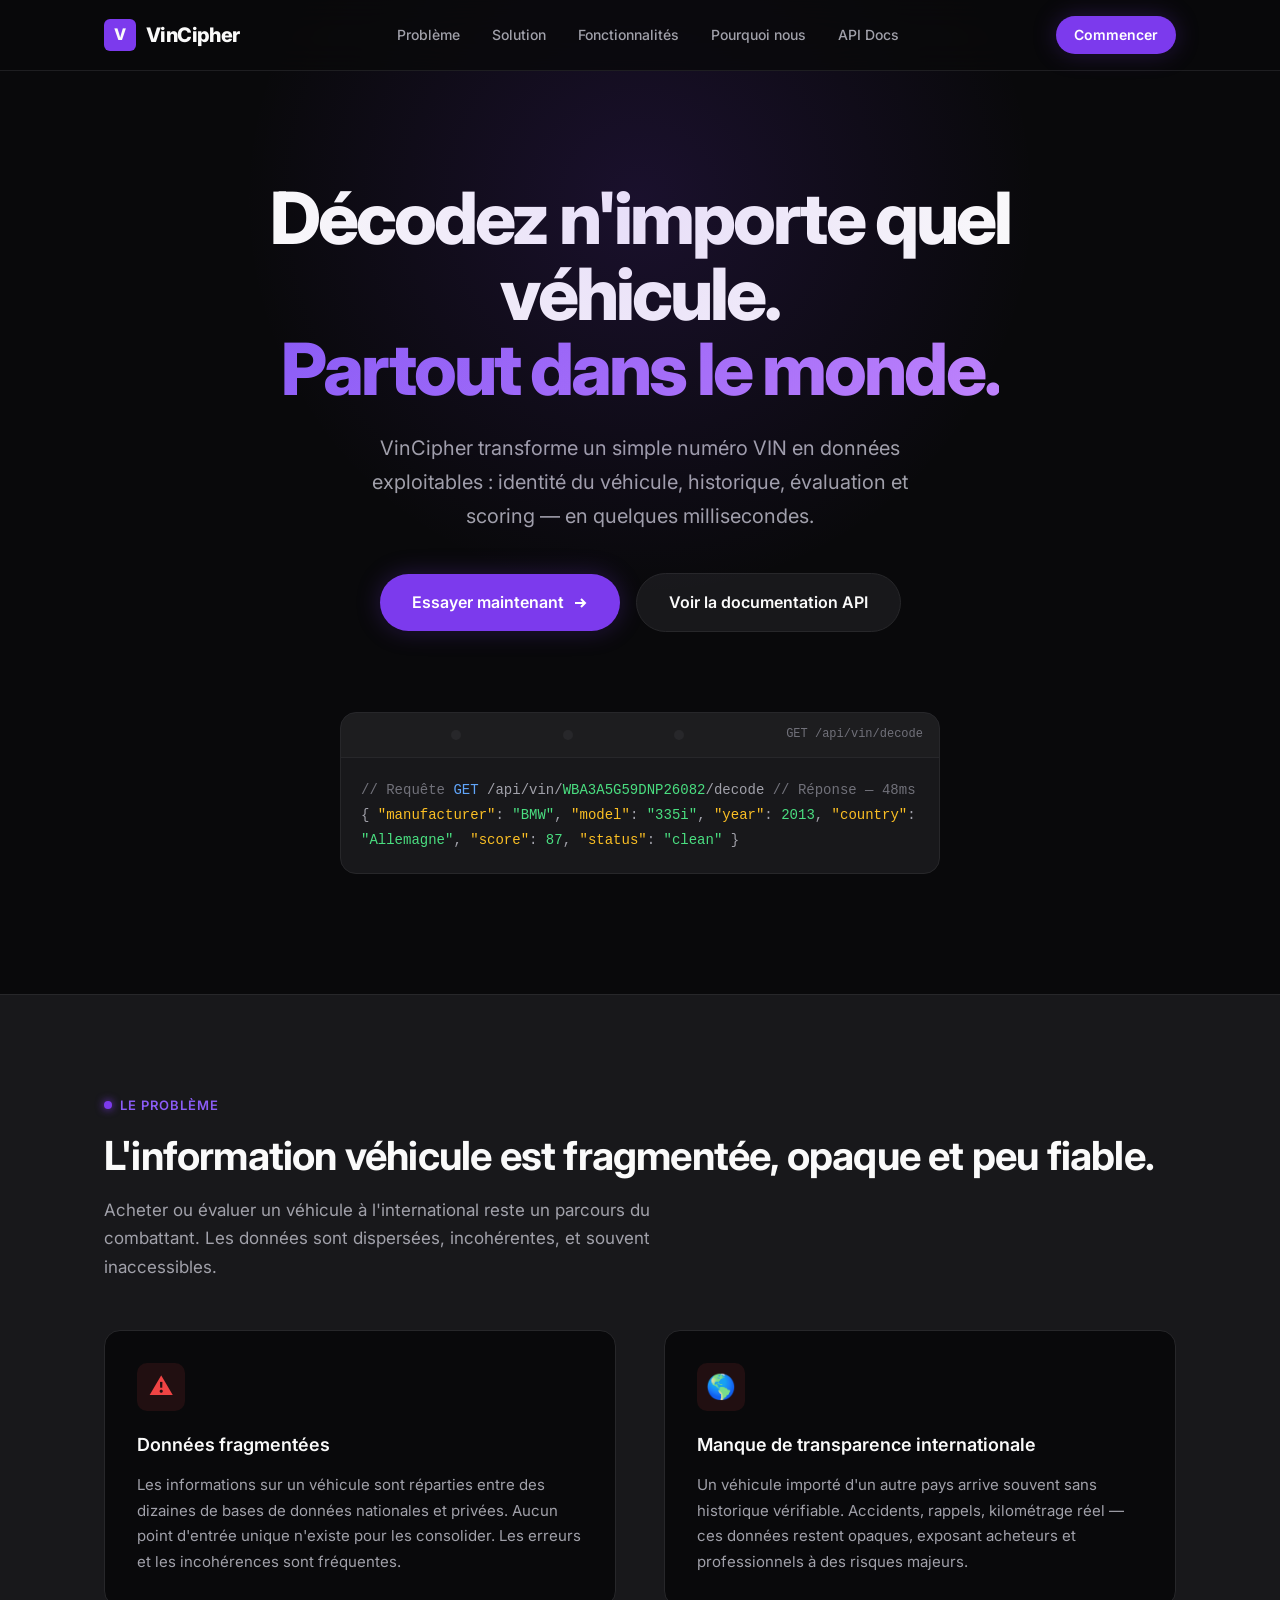
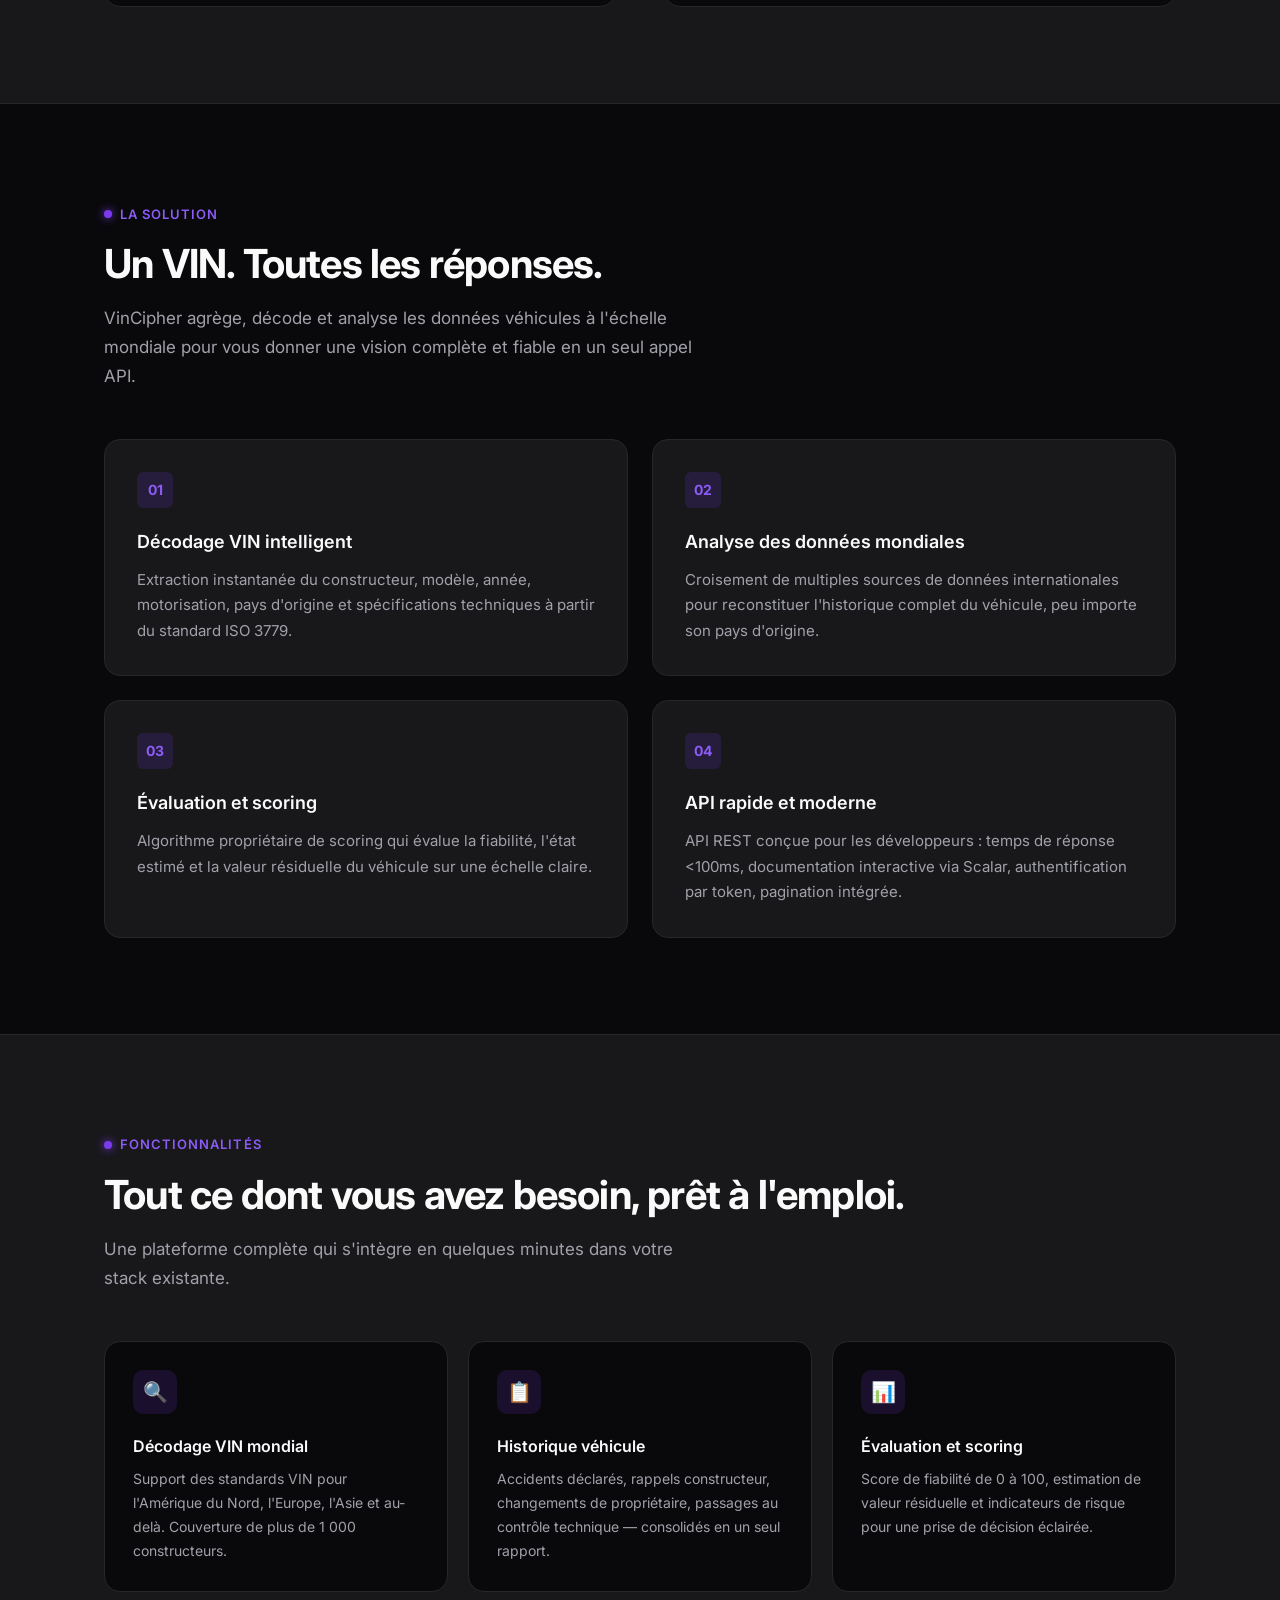
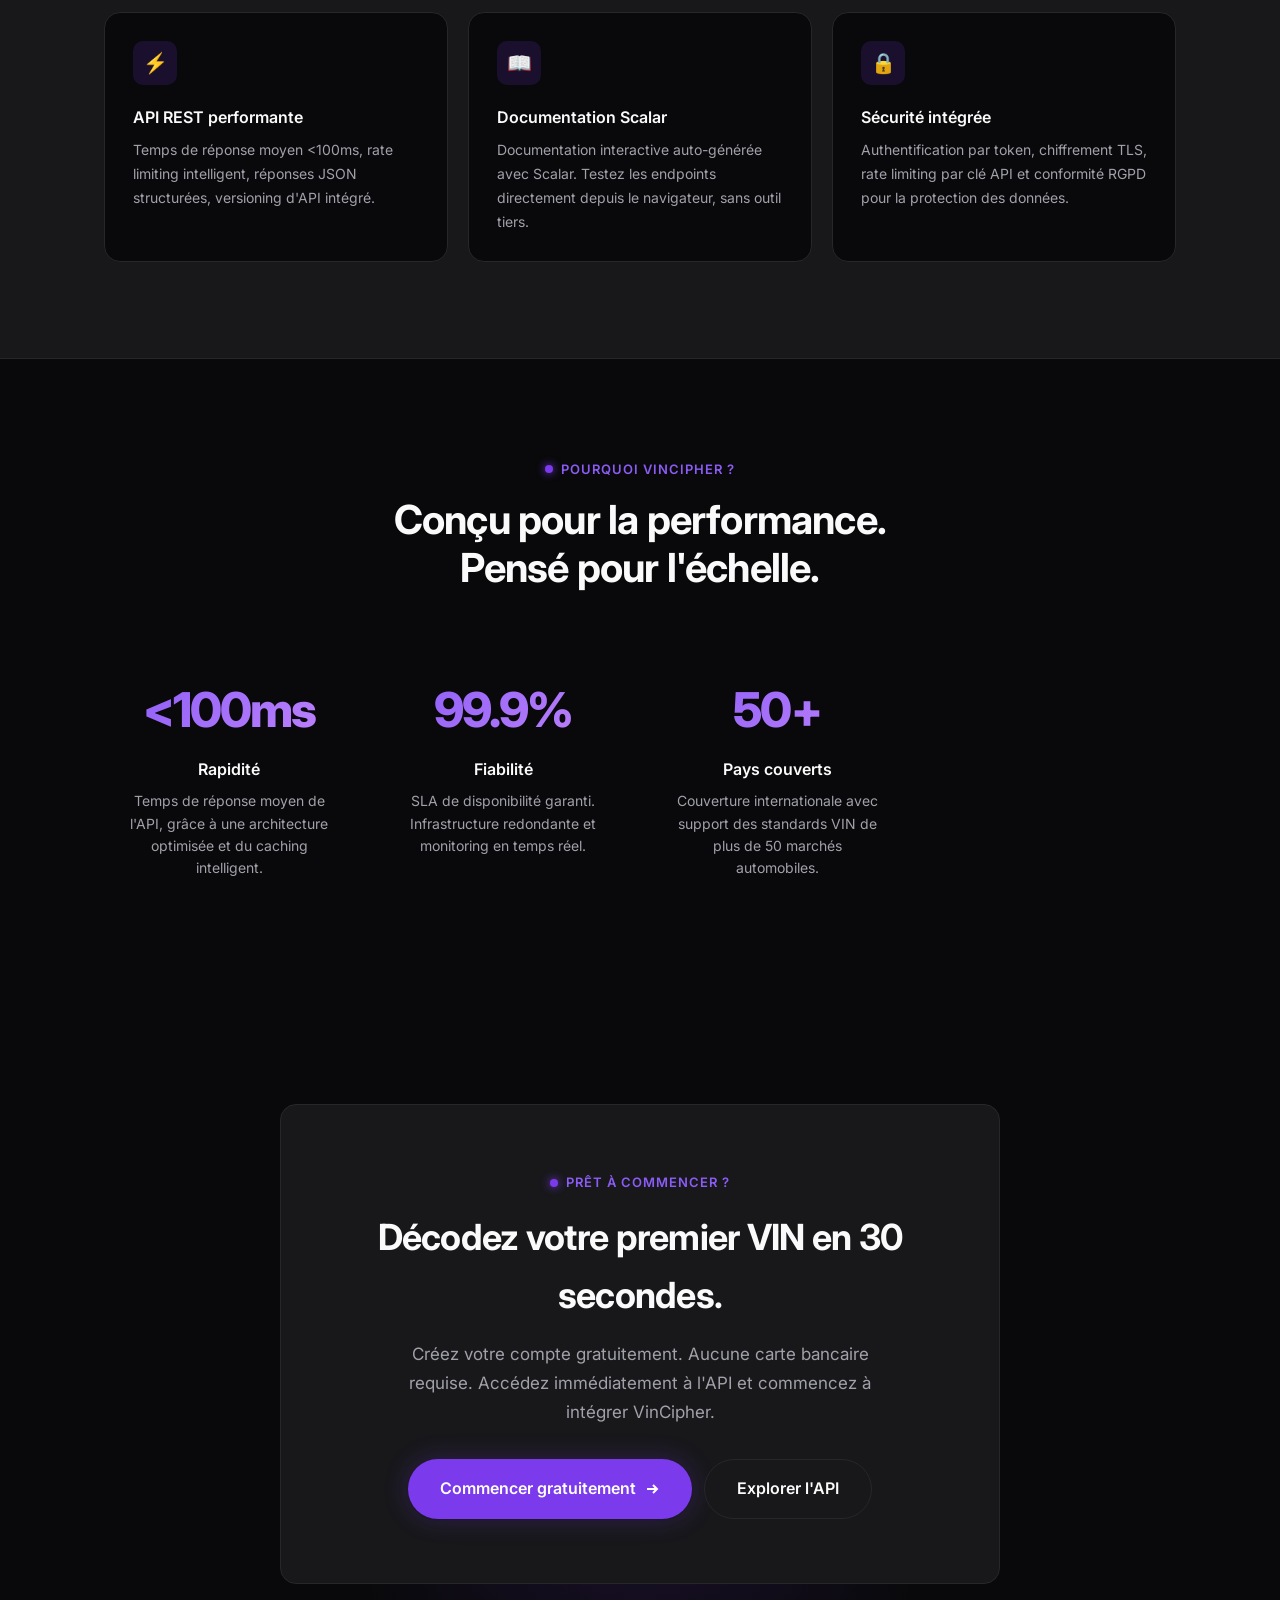
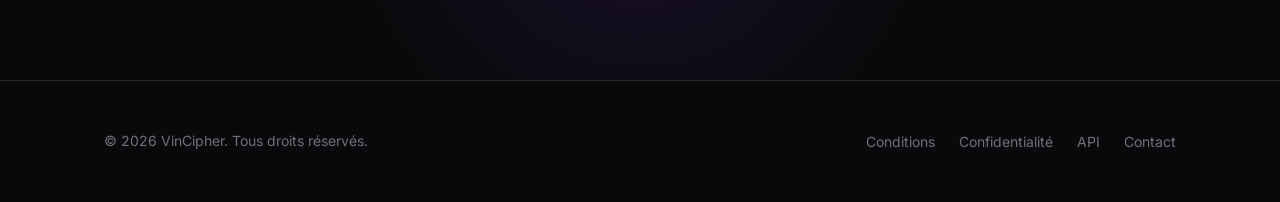
==== VinCipher.com/wwwroot/index.html @ 5cf46add "migration vers VinCipher" ====
<!DOCTYPE html>
<html lang="fr">
<head>
    <meta charset="UTF-8">
    <meta name="viewport" content="width=device-width, initial-scale=1.0">
    <title>VinCipher &mdash; D&eacute;codez et &eacute;valuez n&#39;importe quel v&eacute;hicule au monde</title>
    <meta name="description" content="VinCipher est une plateforme SaaS qui d&eacute;code et &eacute;value les v&eacute;hicules du monde entier &agrave; partir de leur VIN. API rapide, fiable et moderne.">
    <link rel="preconnect" href="https://fonts.googleapis.com">
    <link rel="preconnect" href="https://fonts.gstatic.com" crossorigin>
    <link href="https://fonts.googleapis.com/css2?family=Inter:wght@400;500;600;700;800&display=swap" rel="stylesheet">
    <style>
        *,*::before,*::after{margin:0;padding:0;box-sizing:border-box}
        :root{--color-bg:#09090b;--color-surface:#18181b;--color-surface-hover:#27272a;--color-border:#27272a;--color-border-subtle:#1e1e21;--color-text:#fafafa;--color-text-secondary:#a1a1aa;--color-text-muted:#71717a;--color-accent:#7c3aed;--color-accent-light:#8b5cf6;--color-accent-glow:rgba(124,58,237,0.15);--color-accent-glow-strong:rgba(124,58,237,0.25);--font-sans:'Inter',-apple-system,BlinkMacSystemFont,'Segoe UI',sans-serif;--radius-sm:6px;--radius-md:10px;--radius-lg:16px;--radius-full:9999px;--max-width:1120px}
        html{scroll-behavior:smooth;-webkit-font-smoothing:antialiased;-moz-osx-font-smoothing:grayscale}
        body{font-family:var(--font-sans);background-color:var(--color-bg);color:var(--color-text);line-height:1.6;overflow-x:hidden}
        a{color:inherit;text-decoration:none}
        img{display:block;max-width:100%}
        .container{width:100%;max-width:var(--max-width);margin:0 auto;padding:0 24px}
        .section{padding:96px 0}
        .section-label{display:inline-flex;align-items:center;gap:8px;font-size:13px;font-weight:600;text-transform:uppercase;letter-spacing:.08em;color:var(--color-accent-light);margin-bottom:16px}
        .section-label::before{content:'';display:inline-block;width:8px;height:8px;border-radius:50%;background:var(--color-accent);box-shadow:0 0 8px var(--color-accent)}
        .section-title{font-size:clamp(28px,4vw,40px);font-weight:700;line-height:1.2;letter-spacing:-.02em;margin-bottom:16px}
        .section-description{font-size:17px;color:var(--color-text-secondary);max-width:600px;line-height:1.7}
        .btn{display:inline-flex;align-items:center;justify-content:center;gap:8px;padding:12px 24px;font-size:15px;font-weight:600;font-family:var(--font-sans);border-radius:var(--radius-full);border:none;cursor:pointer;transition:all .2s ease;white-space:nowrap}
        .btn-primary{background:var(--color-accent);color:#fff;box-shadow:0 0 24px var(--color-accent-glow-strong),0 1px 2px rgba(0,0,0,.3)}
        .btn-primary:hover{background:var(--color-accent-light);box-shadow:0 0 32px var(--color-accent-glow-strong),0 4px 12px rgba(0,0,0,.4);transform:translateY(-1px)}
        .btn-secondary{background:var(--color-surface);color:var(--color-text);border:1px solid var(--color-border)}
        .btn-secondary:hover{background:var(--color-surface-hover);border-color:var(--color-text-muted)}
        .btn-large{padding:16px 32px;font-size:16px}
        .navbar{position:fixed;top:0;left:0;right:0;z-index:100;padding:16px 0;background:rgba(9,9,11,.8);backdrop-filter:blur(16px);-webkit-backdrop-filter:blur(16px);border-bottom:1px solid var(--color-border-subtle)}
        .navbar .container{display:flex;align-items:center;justify-content:space-between}
        .navbar-brand{display:flex;align-items:center;gap:10px;font-size:20px;font-weight:800;letter-spacing:-.03em}
        .navbar-brand-icon{display:flex;align-items:center;justify-content:center;width:32px;height:32px;background:var(--color-accent);border-radius:var(--radius-sm);font-size:16px}
        .navbar-links{display:flex;align-items:center;gap:32px;list-style:none}
        .navbar-links a{font-size:14px;font-weight:500;color:var(--color-text-secondary);transition:color .2s}
        .navbar-links a:hover{color:var(--color-text)}
        .navbar-actions{display:flex;align-items:center;gap:12px}
        .navbar-actions .btn{padding:8px 18px;font-size:14px}
        .mobile-toggle{display:none;background:none;border:none;color:var(--color-text);cursor:pointer;padding:8px}
        .hero{position:relative;padding:180px 0 120px;text-align:center;overflow:hidden}
        .hero::before{content:'';position:absolute;top:-200px;left:50%;transform:translateX(-50%);width:800px;height:800px;background:radial-gradient(ellipse,var(--color-accent-glow) 0%,transparent 70%);pointer-events:none}
        .hero-badge{display:inline-flex;align-items:center;gap:8px;padding:6px 16px;font-size:13px;font-weight:500;color:var(--color-accent-light);background:var(--color-accent-glow);border:1px solid rgba(124,58,237,.2);border-radius:var(--radius-full);margin-bottom:32px}
        .hero-badge-dot{width:6px;height:6px;border-radius:50%;background:var(--color-accent-light);animation:pulse-dot 2s ease-in-out infinite}
        @keyframes pulse-dot{0%,100%{opacity:1}50%{opacity:.4}}
        .hero-title{font-size:clamp(40px,6vw,72px);font-weight:800;line-height:1.05;letter-spacing:-.04em;margin-bottom:24px;max-width:800px;margin-left:auto;margin-right:auto}
        .hero-title .highlight{background:linear-gradient(135deg,var(--color-accent-light),#c084fc);-webkit-background-clip:text;background-clip:text;-webkit-text-fill-color:transparent;color:transparent}
        .hero-subtitle{font-size:clamp(17px,2vw,20px);color:var(--color-text-secondary);max-width:560px;margin:0 auto 40px;line-height:1.7}
        .hero-actions{display:flex;align-items:center;justify-content:center;gap:16px;flex-wrap:wrap}
        .hero-visual{margin-top:80px;position:relative}
        .hero-code-block{max-width:600px;margin:0 auto;background:var(--color-surface);border:1px solid var(--color-border);border-radius:var(--radius-lg);overflow:hidden;text-align:left}
        .hero-code-header{display:flex;align-items:center;gap:8px;padding:12px 16px;background:rgba(255,255,255,.02);border-bottom:1px solid var(--color-border)}
        .hero-code-dot{width:10px;height:10px;border-radius:50%;background:var(--color-border)}
        .hero-code-header span{margin-left:auto;font-size:12px;color:var(--color-text-muted);font-family:monospace}
        .hero-code-body{padding:20px;font-family:'SF Mono','Fira Code','Cascadia Code',monospace;font-size:14px;line-height:1.8;color:var(--color-text-secondary);overflow-x:auto}
        .hero-code-body .keyword{color:#c084fc}.hero-code-body .string{color:#4ade80}.hero-code-body .comment{color:var(--color-text-muted)}.hero-code-body .method{color:#60a5fa}.hero-code-body .property{color:#fbbf24}
        .problem{background:var(--color-surface);border-top:1px solid var(--color-border);border-bottom:1px solid var(--color-border)}
        .problem-grid{display:grid;grid-template-columns:1fr 1fr;gap:48px;align-items:center;margin-top:48px}
        .problem-card{padding:32px;background:var(--color-bg);border:1px solid var(--color-border);border-radius:var(--radius-lg)}
        .problem-card-icon{display:flex;align-items:center;justify-content:center;width:48px;height:48px;border-radius:var(--radius-md);background:rgba(239,68,68,.1);color:#ef4444;font-size:24px;margin-bottom:20px}
        .problem-card h3{font-size:18px;font-weight:600;margin-bottom:12px}
        .problem-card p{font-size:15px;color:var(--color-text-secondary);line-height:1.7}
        .solution-grid{display:grid;grid-template-columns:repeat(2,1fr);gap:24px;margin-top:48px}
        .solution-card{padding:32px;background:var(--color-surface);border:1px solid var(--color-border);border-radius:var(--radius-lg);transition:border-color .2s,box-shadow .2s}
        .solution-card:hover{border-color:var(--color-accent);box-shadow:0 0 24px var(--color-accent-glow)}
        .solution-card-number{display:flex;align-items:center;justify-content:center;width:36px;height:36px;border-radius:var(--radius-sm);background:var(--color-accent-glow);color:var(--color-accent-light);font-size:14px;font-weight:700;margin-bottom:20px}
        .solution-card h3{font-size:18px;font-weight:600;margin-bottom:10px}
        .solution-card p{font-size:15px;color:var(--color-text-secondary);line-height:1.7}
        .features{background:var(--color-surface);border-top:1px solid var(--color-border);border-bottom:1px solid var(--color-border)}
        .features-grid{display:grid;grid-template-columns:repeat(3,1fr);gap:20px;margin-top:48px}
        .feature-card{padding:28px;background:var(--color-bg);border:1px solid var(--color-border);border-radius:var(--radius-lg);transition:border-color .2s}
        .feature-card:hover{border-color:var(--color-text-muted)}
        .feature-icon{display:flex;align-items:center;justify-content:center;width:44px;height:44px;border-radius:var(--radius-md);background:var(--color-accent-glow);margin-bottom:20px;font-size:20px}
        .feature-card h3{font-size:16px;font-weight:600;margin-bottom:8px}
        .feature-card p{font-size:14px;color:var(--color-text-secondary);line-height:1.7}
        .why-grid{display:grid;grid-template-columns:repeat(4,1fr);gap:24px;margin-top:48px}
        .why-card{text-align:center;padding:32px 20px}
        .why-metric{font-size:48px;font-weight:800;letter-spacing:-.04em;background:linear-gradient(135deg,var(--color-accent-light),#c084fc);-webkit-background-clip:text;background-clip:text;-webkit-text-fill-color:transparent;color:transparent;margin-bottom:8px}
        .why-card h3{font-size:16px;font-weight:600;margin-bottom:8px}
        .why-card p{font-size:14px;color:var(--color-text-secondary);line-height:1.6}
        .cta{text-align:center;position:relative;overflow:hidden}
        .cta::before{content:'';position:absolute;bottom:-100px;left:50%;transform:translateX(-50%);width:600px;height:600px;background:radial-gradient(ellipse,var(--color-accent-glow) 0%,transparent 70%);pointer-events:none}
        .cta-box{position:relative;padding:64px 48px;background:var(--color-surface);border:1px solid var(--color-border);border-radius:var(--radius-lg);max-width:720px;margin:0 auto}
        .cta-box h2{font-size:clamp(28px,3.5vw,36px);font-weight:700;letter-spacing:-.02em;margin-bottom:16px}
        .cta-box p{font-size:17px;color:var(--color-text-secondary);margin-bottom:32px;max-width:480px;margin-left:auto;margin-right:auto;line-height:1.7}
        .footer{padding:48px 0;border-top:1px solid var(--color-border)}
        .footer .container{display:flex;align-items:center;justify-content:space-between}
        .footer-brand{font-size:14px;color:var(--color-text-muted)}
        .footer-links{display:flex;gap:24px;list-style:none}
        .footer-links a{font-size:14px;color:var(--color-text-muted);transition:color .2s}
        .footer-links a:hover{color:var(--color-text)}
        .footer-tech{display:flex;align-items:center;gap:8px;font-size:13px;color:var(--color-text-muted)}
        .footer-tech-badge{padding:2px 8px;font-size:11px;font-weight:600;background:var(--color-accent-glow);color:var(--color-accent-light);border-radius:var(--radius-sm)}
        @media(max-width:1024px){.features-grid{grid-template-columns:repeat(2,1fr)}.why-grid{grid-template-columns:repeat(2,1fr)}}
        @media(max-width:768px){.section{padding:64px 0}.hero{padding:140px 0 80px}.navbar-links,.navbar-actions{display:none}.mobile-toggle{display:block}.problem-grid{grid-template-columns:1fr;gap:24px}.solution-grid{grid-template-columns:1fr}.features-grid{grid-template-columns:1fr}.why-grid{grid-template-columns:1fr;gap:8px}.hero-actions{flex-direction:column}.hero-actions .btn{width:100%}.footer .container{flex-direction:column;gap:24px;text-align:center}.cta-box{padding:40px 24px}}
    </style>
</head>
<body>
    <nav class="navbar" role="navigation" aria-label="Navigation principale">
        <div class="container">
            <a href="/" class="navbar-brand"><span class="navbar-brand-icon">V</span> VinCipher</a>
            <ul class="navbar-links">
                <li><a href="#problem">Probl&egrave;me</a></li>
                <li><a href="#solution">Solution</a></li>
                <li><a href="#features">Fonctionnalit&eacute;s</a></li>
                <li><a href="#why">Pourquoi nous</a></li>
                <li><a href="/scalar/v1">API Docs</a></li>
            </ul>
            <div class="navbar-actions"><a href="#cta" class="btn btn-primary">Commencer</a></div>
            <button class="mobile-toggle" aria-label="Menu"><svg width="24" height="24" viewBox="0 0 24 24" fill="none" stroke="currentColor" stroke-width="2"><line x1="3" y1="6" x2="21" y2="6"/><line x1="3" y1="12" x2="21" y2="12"/><line x1="3" y1="18" x2="21" y2="18"/></svg></button>
        </div>
    </nav>

    <section class="hero">
        <div class="container">
            <h1 class="hero-title">D&eacute;codez n&#39;importe quel v&eacute;hicule.<br><span class="highlight">Partout dans le monde.</span></h1>
            <p class="hero-subtitle">VinCipher transforme un simple num&eacute;ro VIN en donn&eacute;es exploitables : identit&eacute; du v&eacute;hicule, historique, &eacute;valuation et scoring &mdash; en quelques millisecondes.</p>
            <div class="hero-actions">
                <a href="#cta" class="btn btn-primary btn-large">Essayer maintenant <svg width="16" height="16" viewBox="0 0 16 16" fill="none" stroke="currentColor" stroke-width="2"><path d="M3 8h10m-4-4 4 4-4 4"/></svg></a>
                <a href="/scalar/v1" class="btn btn-secondary btn-large">Voir la documentation API</a>
            </div>
            <div class="hero-visual">
                <div class="hero-code-block">
                    <div class="hero-code-header"><span class="hero-code-dot"></span><span class="hero-code-dot"></span><span class="hero-code-dot"></span><span>GET /api/vin/decode</span></div>
                    <div class="hero-code-body">
<span class="comment">// Requ&ecirc;te</span>
<span class="method">GET</span> /api/vin/<span class="string">WBA3A5G59DNP26082</span>/decode

<span class="comment">// R&eacute;ponse &mdash; 48ms</span>
{
  <span class="property">"manufacturer"</span>: <span class="string">"BMW"</span>,
  <span class="property">"model"</span>: <span class="string">"335i"</span>,
  <span class="property">"year"</span>: <span class="string">2013</span>,
  <span class="property">"country"</span>: <span class="string">"Allemagne"</span>,
  <span class="property">"score"</span>: <span class="string">87</span>,
  <span class="property">"status"</span>: <span class="string">"clean"</span>
}
                    </div>
                </div>
            </div>
        </div>
    </section>

    <section class="problem section" id="problem">
        <div class="container">
            <span class="section-label">Le probl&egrave;me</span>
            <h2 class="section-title">L&#39;information v&eacute;hicule est fragment&eacute;e, opaque et peu fiable.</h2>
            <p class="section-description">Acheter ou &eacute;valuer un v&eacute;hicule &agrave; l&#39;international reste un parcours du combattant. Les donn&eacute;es sont dispers&eacute;es, incoh&eacute;rentes, et souvent inaccessibles.</p>
            <div class="problem-grid">
                <div class="problem-card">
                    <div class="problem-card-icon">&#9888;</div>
                    <h3>Donn&eacute;es fragment&eacute;es</h3>
                    <p>Les informations sur un v&eacute;hicule sont r&eacute;parties entre des dizaines de bases de donn&eacute;es nationales et priv&eacute;es. Aucun point d&#39;entr&eacute;e unique n&#39;existe pour les consolider. Les erreurs et les incoh&eacute;rences sont fr&eacute;quentes.</p>
                </div>
                <div class="problem-card">
                    <div class="problem-card-icon">&#127758;</div>
                    <h3>Manque de transparence internationale</h3>
                    <p>Un v&eacute;hicule import&eacute; d&#39;un autre pays arrive souvent sans historique v&eacute;rifiable. Accidents, rappels, kilom&eacute;trage r&eacute;el &mdash; ces donn&eacute;es restent opaques, exposant acheteurs et professionnels &agrave; des risques majeurs.</p>
                </div>
            </div>
        </div>
    </section>

    <section class="section" id="solution">
        <div class="container">
            <span class="section-label">La solution</span>
            <h2 class="section-title">Un VIN. Toutes les r&eacute;ponses.</h2>
            <p class="section-description">VinCipher agr&egrave;ge, d&eacute;code et analyse les donn&eacute;es v&eacute;hicules &agrave; l&#39;&eacute;chelle mondiale pour vous donner une vision compl&egrave;te et fiable en un seul appel API.</p>
            <div class="solution-grid">
                <div class="solution-card"><div class="solution-card-number">01</div><h3>D&eacute;codage VIN intelligent</h3><p>Extraction instantan&eacute;e du constructeur, mod&egrave;le, ann&eacute;e, motorisation, pays d&#39;origine et sp&eacute;cifications techniques &agrave; partir du standard ISO 3779.</p></div>
                <div class="solution-card"><div class="solution-card-number">02</div><h3>Analyse des donn&eacute;es mondiales</h3><p>Croisement de multiples sources de donn&eacute;es internationales pour reconstituer l&#39;historique complet du v&eacute;hicule, peu importe son pays d&#39;origine.</p></div>
                <div class="solution-card"><div class="solution-card-number">03</div><h3>&Eacute;valuation et scoring</h3><p>Algorithme propri&eacute;taire de scoring qui &eacute;value la fiabilit&eacute;, l&#39;&eacute;tat estim&eacute; et la valeur r&eacute;siduelle du v&eacute;hicule sur une &eacute;chelle claire.</p></div>
                <div class="solution-card"><div class="solution-card-number">04</div><h3>API rapide et moderne</h3><p>API REST con&ccedil;ue pour les d&eacute;veloppeurs : temps de r&eacute;ponse &lt;100ms, documentation interactive via Scalar, authentification par token, pagination int&eacute;gr&eacute;e.</p></div>
            </div>
        </div>
    </section>

    <section class="features section" id="features">
        <div class="container">
            <span class="section-label">Fonctionnalit&eacute;s</span>
            <h2 class="section-title">Tout ce dont vous avez besoin, pr&ecirc;t &agrave; l&#39;emploi.</h2>
            <p class="section-description">Une plateforme compl&egrave;te qui s&#39;int&egrave;gre en quelques minutes dans votre stack existante.</p>
            <div class="features-grid">
                <div class="feature-card"><div class="feature-icon">&#128269;</div><h3>D&eacute;codage VIN mondial</h3><p>Support des standards VIN pour l&#39;Am&eacute;rique du Nord, l&#39;Europe, l&#39;Asie et au-del&agrave;. Couverture de plus de 1&nbsp;000 constructeurs.</p></div>
                <div class="feature-card"><div class="feature-icon">&#128203;</div><h3>Historique v&eacute;hicule</h3><p>Accidents d&eacute;clar&eacute;s, rappels constructeur, changements de propri&eacute;taire, passages au contr&ocirc;le technique &mdash; consolid&eacute;s en un seul rapport.</p></div>
                <div class="feature-card"><div class="feature-icon">&#128202;</div><h3>&Eacute;valuation et scoring</h3><p>Score de fiabilit&eacute; de 0 &agrave; 100, estimation de valeur r&eacute;siduelle et indicateurs de risque pour une prise de d&eacute;cision &eacute;clair&eacute;e.</p></div>
                <div class="feature-card"><div class="feature-icon">&#9889;</div><h3>API REST performante</h3><p>Temps de r&eacute;ponse moyen &lt;100ms, rate limiting intelligent, r&eacute;ponses JSON structur&eacute;es, versioning d&#39;API int&eacute;gr&eacute;.</p></div>
                <div class="feature-card"><div class="feature-icon">&#128214;</div><h3>Documentation Scalar</h3><p>Documentation interactive auto-g&eacute;n&eacute;r&eacute;e avec Scalar. Testez les endpoints directement depuis le navigateur, sans outil tiers.</p></div>
                <div class="feature-card"><div class="feature-icon">&#128274;</div><h3>S&eacute;curit&eacute; int&eacute;gr&eacute;e</h3><p>Authentification par token, chiffrement TLS, rate limiting par cl&eacute; API et conformit&eacute; RGPD pour la protection des donn&eacute;es.</p></div>
            </div>
        </div>
    </section>

    <section class="section" id="why">
        <div class="container">
            <div style="text-align:center">
                <span class="section-label">Pourquoi VinCipher ?</span>
                <h2 class="section-title" style="max-width:600px;margin-left:auto;margin-right:auto">Con&ccedil;u pour la performance.<br>Pens&eacute; pour l&#39;&eacute;chelle.</h2>
            </div>
            <div class="why-grid">
                <div class="why-card"><div class="why-metric">&lt;100ms</div><h3>Rapidit&eacute;</h3><p>Temps de r&eacute;ponse moyen de l&#39;API, gr&acirc;ce &agrave; une architecture optimis&eacute;e et du caching intelligent.</p></div>
                <div class="why-card"><div class="why-metric">99.9%</div><h3>Fiabilit&eacute;</h3><p>SLA de disponibilit&eacute; garanti. Infrastructure redondante et monitoring en temps r&eacute;el.</p></div>
                <div class="why-card"><div class="why-metric">50+</div><h3>Pays couverts</h3><p>Couverture internationale avec support des standards VIN de plus de 50 march&eacute;s automobiles.</p></div>
            </div>
        </div>
    </section>

    <section class="cta section" id="cta">
        <div class="container">
            <div class="cta-box">
                <span class="section-label">Pr&ecirc;t &agrave; commencer ?</span>
                <h2>D&eacute;codez votre premier VIN en 30 secondes.</h2>
                <p>Cr&eacute;ez votre compte gratuitement. Aucune carte bancaire requise. Acc&eacute;dez imm&eacute;diatement &agrave; l&#39;API et commencez &agrave; int&eacute;grer VinCipher.</p>
                <div style="display:flex;gap:12px;justify-content:center;flex-wrap:wrap">
                    <a href="#" class="btn btn-primary btn-large">Commencer gratuitement <svg width="16" height="16" viewBox="0 0 16 16" fill="none" stroke="currentColor" stroke-width="2"><path d="M3 8h10m-4-4 4 4-4 4"/></svg></a>
                    <a href="/scalar/v1" class="btn btn-secondary btn-large">Explorer l&#39;API</a>
                </div>
            </div>
        </div>
    </section>

    <footer class="footer">
        <div class="container">
            <span class="footer-brand">&copy; 2026 VinCipher. Tous droits r&eacute;serv&eacute;s.</span>
            <ul class="footer-links">
                <li><a href="#">Conditions</a></li>
                <li><a href="#">Confidentialit&eacute;</a></li>
                <li><a href="/scalar/v1">API</a></li>
                <li><a href="#">Contact</a></li>
            </ul>            
        </div>
    </footer>

    <script>
    document.querySelector('.mobile-toggle')?.addEventListener('click',function(){
        const n=document.querySelector('.navbar-links'),a=document.querySelector('.navbar-actions'),v=n.style.display==='flex';
        n.style.cssText=v?'':'display:flex;flex-direction:column;position:absolute;top:64px;left:0;right:0;background:var(--color-bg);padding:16px 24px;border-bottom:1px solid var(--color-border)';
        a.style.cssText=v?'':'display:flex;position:absolute;top:'+(n.offsetHeight+64)+'px;left:0;right:0;padding:0 24px 16px;background:var(--color-bg)';
    });
    </script>
</body>
</html>
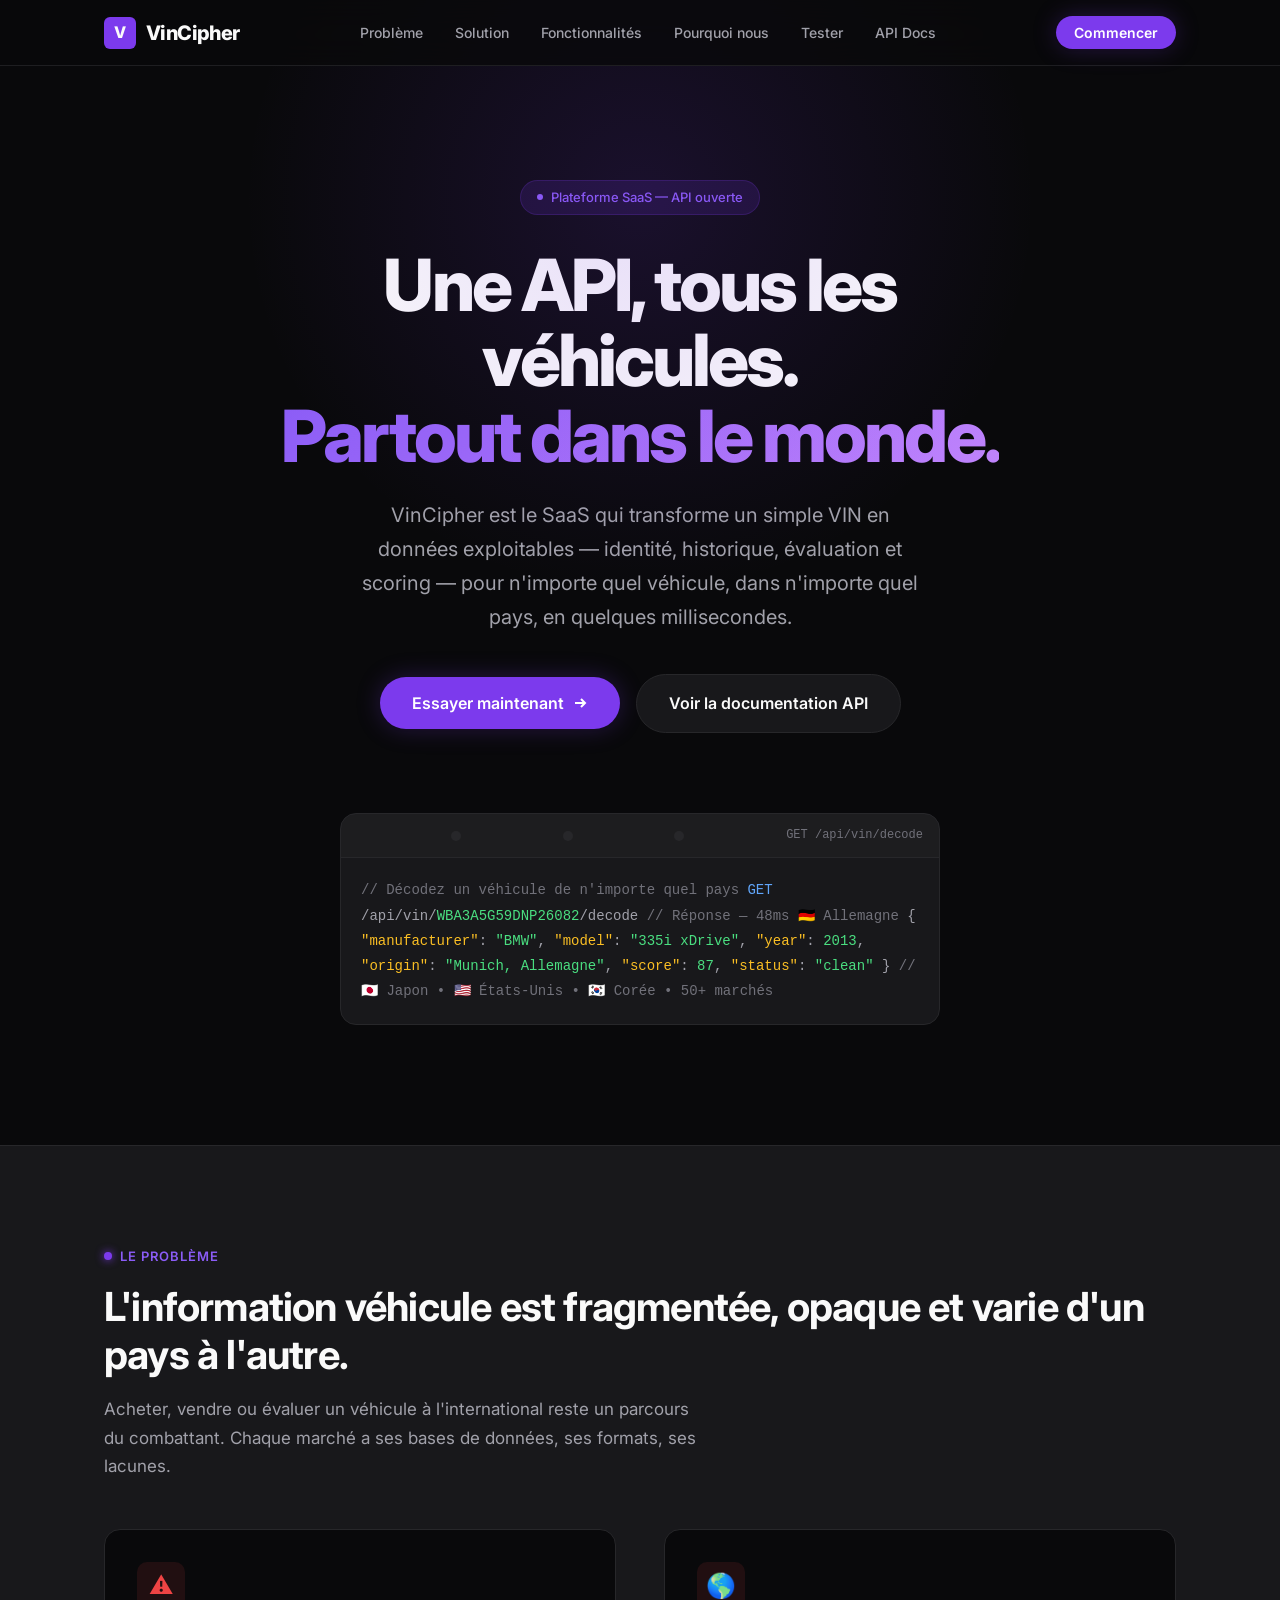
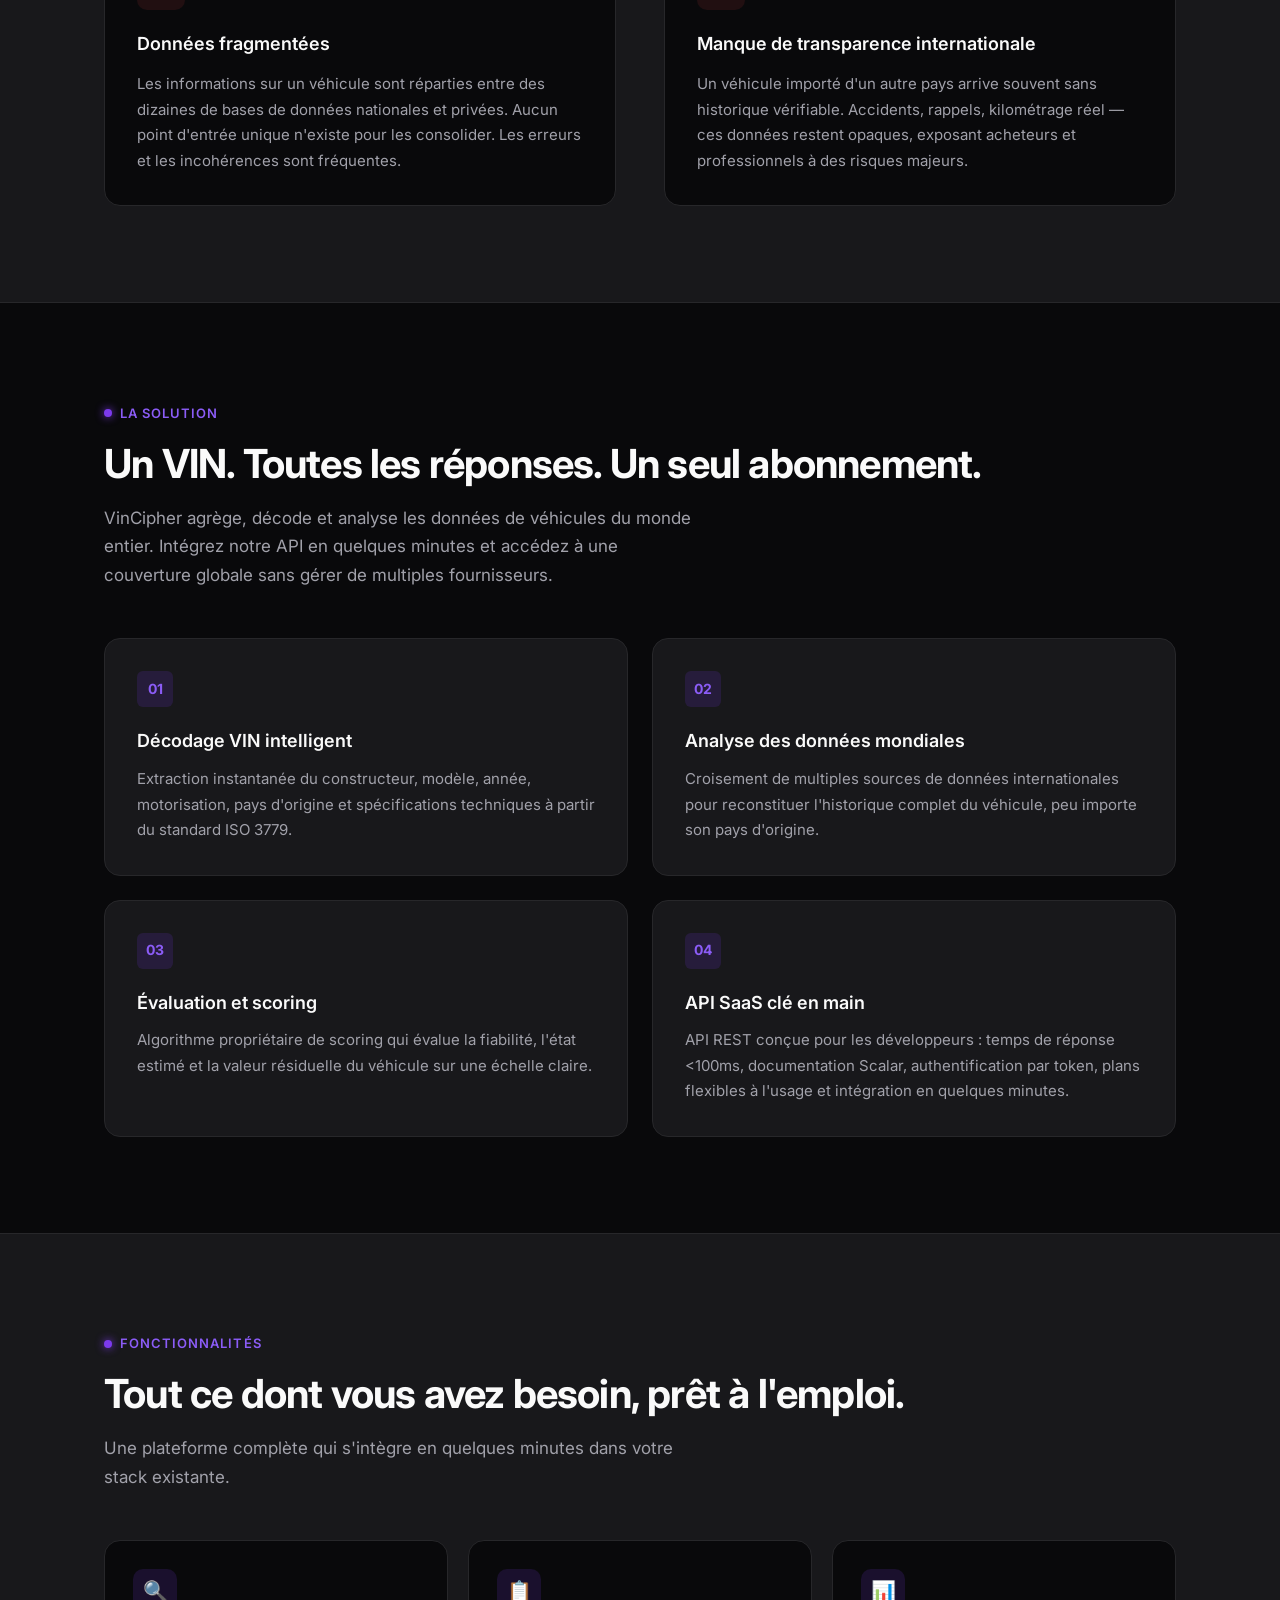
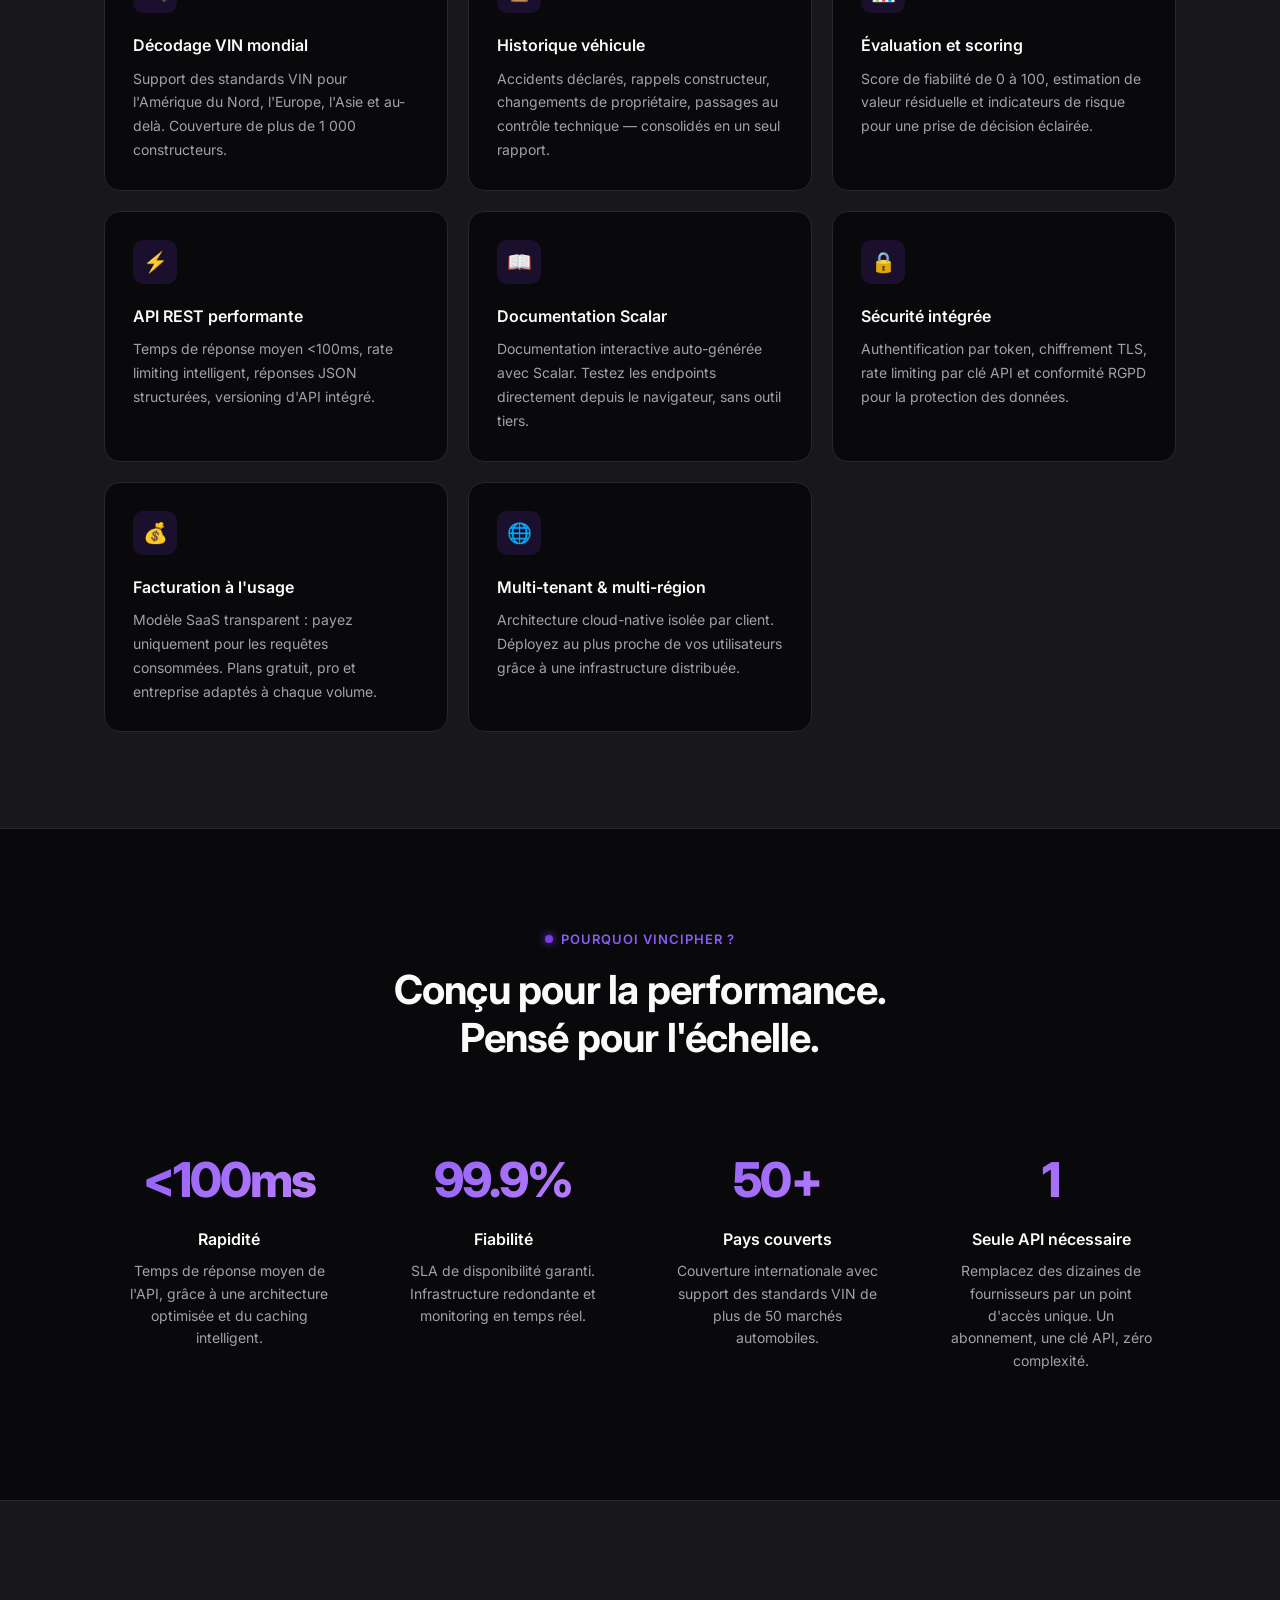
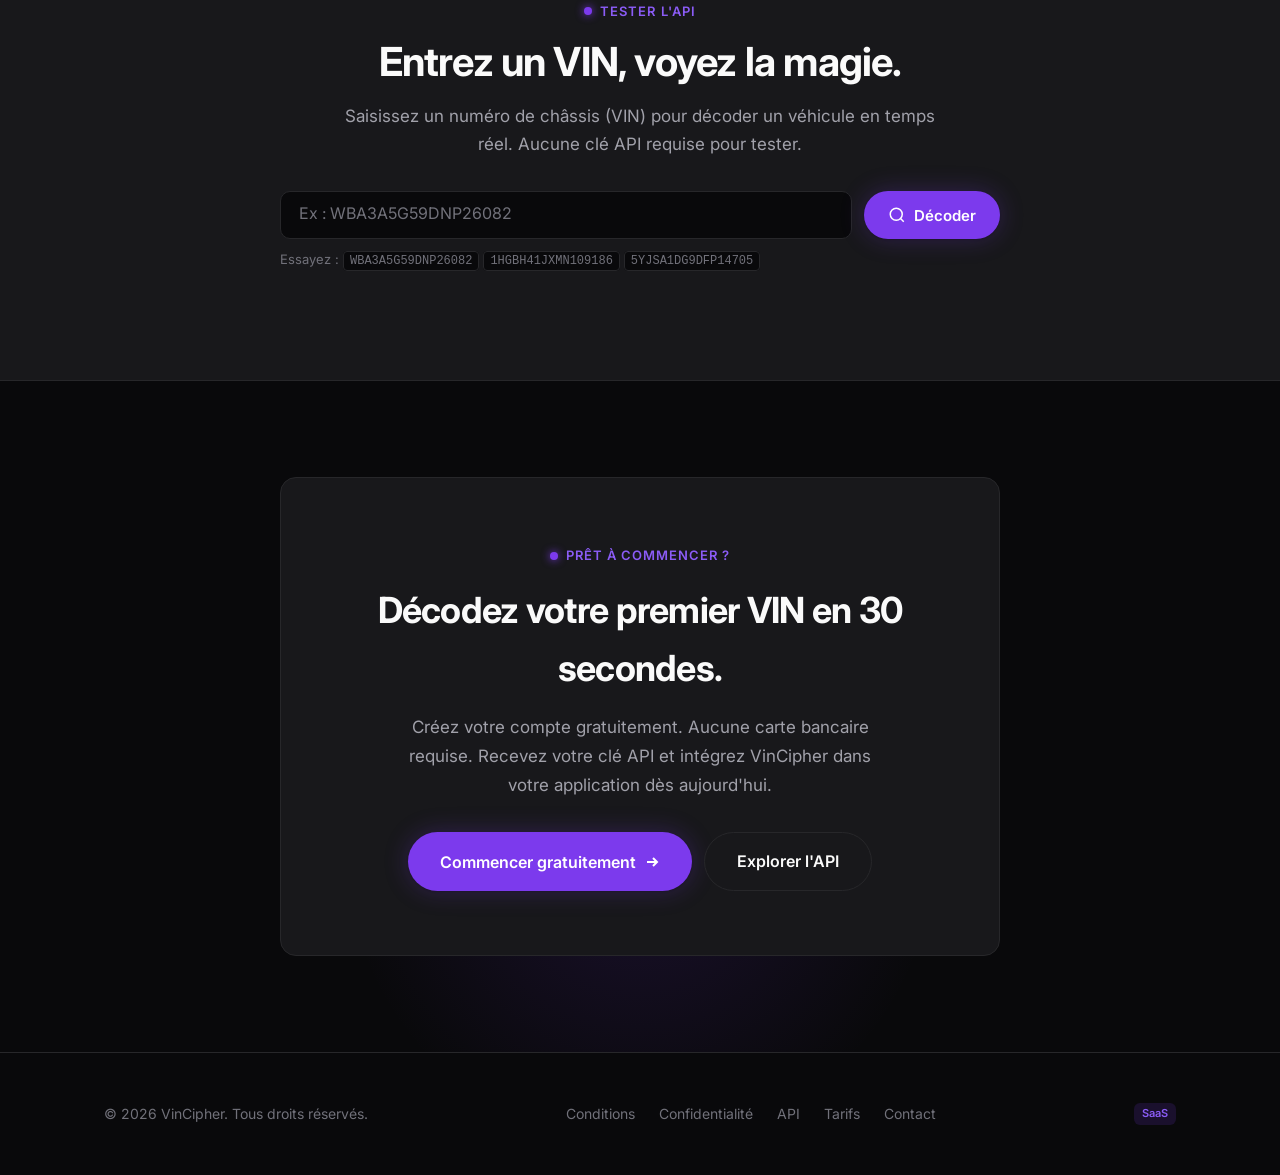
==== commit a5fef767: "Ajout du mode Playground sécurisé + refonte landing - Ajout d'un endpoint Playground sécurisé (HMAC," ====
--- a/VinCipher.com/wwwroot/index.html
+++ b/VinCipher.com/wwwroot/index.html
@@ -90,8 +90,128 @@
         .footer-links a:hover{color:var(--color-text)}
         .footer-tech{display:flex;align-items:center;gap:8px;font-size:13px;color:var(--color-text-muted)}
         .footer-tech-badge{padding:2px 8px;font-size:11px;font-weight:600;background:var(--color-accent-glow);color:var(--color-accent-light);border-radius:var(--radius-sm)}
+        /* Modal overlay */
+        .modal-overlay{position:fixed;inset:0;z-index:200;background:rgba(0,0,0,.6);backdrop-filter:blur(6px);-webkit-backdrop-filter:blur(6px);display:none;align-items:center;justify-content:center;padding:24px}
+        .modal-overlay.active{display:flex}
+        .modal{background:var(--color-surface);border:1px solid var(--color-border);border-radius:var(--radius-lg);width:100%;max-width:520px;max-height:90vh;overflow-y:auto;position:relative;animation:modal-in .25s ease}
+        @keyframes modal-in{from{opacity:0;transform:translateY(16px)}to{opacity:1;transform:translateY(0)}}
+        .modal-header{display:flex;align-items:center;justify-content:space-between;padding:24px 28px 0}
+        .modal-header h2{font-size:22px;font-weight:700;letter-spacing:-.02em}
+        .modal-close{background:none;border:none;color:var(--color-text-muted);cursor:pointer;padding:4px;border-radius:var(--radius-sm);transition:color .2s}
+        .modal-close:hover{color:var(--color-text)}
+        .modal-body{padding:24px 28px 28px}
+        .modal-tabs{display:flex;gap:0;border-bottom:1px solid var(--color-border);margin:16px 28px 0}
+        .modal-tab{padding:10px 20px;font-size:14px;font-weight:600;font-family:var(--font-sans);color:var(--color-text-muted);background:none;border:none;border-bottom:2px solid transparent;cursor:pointer;transition:all .2s}
+        .modal-tab.active{color:var(--color-accent-light);border-bottom-color:var(--color-accent)}
+        .modal-tab:hover:not(.active){color:var(--color-text-secondary)}
+        .tab-content{display:none}.tab-content.active{display:block}
+        /* Form */
+        .form-group{margin-bottom:20px}
+        .form-label{display:block;font-size:13px;font-weight:600;color:var(--color-text-secondary);margin-bottom:6px;letter-spacing:.02em}
+        .form-input,.form-select{width:100%;padding:11px 14px;font-size:14px;font-family:var(--font-sans);color:var(--color-text);background:var(--color-bg);border:1px solid var(--color-border);border-radius:var(--radius-md);outline:none;transition:border-color .2s}
+        .form-input:focus,.form-select:focus{border-color:var(--color-accent)}
+        .form-input::placeholder{color:var(--color-text-muted)}
+        .form-select{appearance:none;background-image:url("data:image/svg+xml,%3Csvg xmlns='http://www.w3.org/2000/svg' width='12' height='12' fill='%2371717a' viewBox='0 0 16 16'%3E%3Cpath d='M8 11L3 6h10z'/%3E%3C/svg%3E");background-repeat:no-repeat;background-position:right 12px center;padding-right:32px}
+        .form-select option{background:var(--color-surface);color:var(--color-text)}
+        .phone-row{display:flex;gap:10px}
+        .phone-row .form-select{width:130px;flex-shrink:0}
+        .phone-row .form-input{flex:1}
+        .form-error{font-size:12px;color:#ef4444;margin-top:4px;display:none}
+        .form-error.visible{display:block}
+        .form-success{padding:16px;background:rgba(74,222,128,.08);border:1px solid rgba(74,222,128,.2);border-radius:var(--radius-md);color:#4ade80;font-size:14px;text-align:center;margin-bottom:16px;display:none}
+        .form-success.visible{display:block}
+        /* Dashboard */
+        .dash-account{padding:20px;background:var(--color-bg);border:1px solid var(--color-border);border-radius:var(--radius-md);margin-bottom:20px}
+        .dash-account-row{display:flex;justify-content:space-between;align-items:center;padding:6px 0;font-size:14px}
+        .dash-account-row span:first-child{color:var(--color-text-muted);font-weight:500}
+        .dash-account-row span:last-child{color:var(--color-text)}
+        .dash-section-title{font-size:15px;font-weight:700;margin-bottom:12px;display:flex;align-items:center;justify-content:space-between}
+        .btn-sm{padding:7px 14px;font-size:13px;font-weight:600;font-family:var(--font-sans);border-radius:var(--radius-full);border:none;cursor:pointer;transition:all .2s}
+        .btn-sm.btn-primary{background:var(--color-accent);color:#fff}
+        .btn-sm.btn-primary:hover{background:var(--color-accent-light)}
+        .btn-sm.btn-danger{background:rgba(239,68,68,.1);color:#ef4444;border:1px solid rgba(239,68,68,.2)}
+        .btn-sm.btn-danger:hover{background:rgba(239,68,68,.2)}
+        .btn-sm.btn-ghost{background:none;color:var(--color-text-secondary);border:1px solid var(--color-border)}
+        .btn-sm.btn-ghost:hover{background:var(--color-surface-hover)}
+        .token-list{display:flex;flex-direction:column;gap:12px}
+        .token-card{padding:16px;background:var(--color-bg);border:1px solid var(--color-border);border-radius:var(--radius-md)}
+        .token-card-header{display:flex;align-items:center;justify-content:space-between;margin-bottom:8px}
+        .token-card-name{font-size:14px;font-weight:600}
+        .token-card-badge{padding:2px 8px;font-size:11px;font-weight:600;border-radius:var(--radius-sm)}
+        .token-card-badge.active{background:rgba(74,222,128,.1);color:#4ade80}
+        .token-card-badge.revoked{background:rgba(239,68,68,.1);color:#ef4444}
+        .token-key{display:flex;align-items:center;gap:8px;margin-bottom:10px}
+        .token-key code{flex:1;padding:8px 12px;font-size:13px;font-family:'SF Mono','Fira Code','Cascadia Code',monospace;background:var(--color-surface);border:1px solid var(--color-border);border-radius:var(--radius-sm);color:var(--color-text-secondary);overflow:hidden;text-overflow:ellipsis;white-space:nowrap}
+        .token-key button{flex-shrink:0}
+        .token-meta{font-size:12px;color:var(--color-text-muted)}
+        .token-actions{display:flex;gap:8px;margin-top:10px}
+        .empty-state{text-align:center;padding:32px 16px;color:var(--color-text-muted);font-size:14px}
+        .empty-state svg{margin:0 auto 12px;opacity:.4}
+        .btn-logout{margin-top:16px;width:100%}
+        .toast{position:fixed;bottom:24px;right:24px;z-index:300;padding:12px 20px;font-size:14px;font-weight:500;font-family:var(--font-sans);background:var(--color-surface);border:1px solid var(--color-border);border-radius:var(--radius-md);color:var(--color-text);box-shadow:0 8px 24px rgba(0,0,0,.3);transform:translateY(80px);opacity:0;transition:all .3s ease;pointer-events:none}
+        .toast.visible{transform:translateY(0);opacity:1;pointer-events:auto}
+        /* Decode Playground */
+        .playground{background:var(--color-surface);border-top:1px solid var(--color-border);border-bottom:1px solid var(--color-border)}
+        .playground-box{max-width:720px;margin:0 auto}
+        .playground-form{display:flex;gap:12px;margin-top:32px}
+        .playground-input{flex:1;padding:14px 18px;font-size:16px;font-family:'SF Mono','Fira Code','Cascadia Code',monospace;color:var(--color-text);background:var(--color-bg);border:1px solid var(--color-border);border-radius:var(--radius-md);outline:none;transition:border-color .2s;letter-spacing:.05em;text-transform:uppercase}
+        .playground-input:focus{border-color:var(--color-accent)}
+        .playground-input::placeholder{color:var(--color-text-muted);text-transform:none;letter-spacing:normal;font-family:var(--font-sans)}
+        .playground-btn{flex-shrink:0}
+        .playground-hint{margin-top:10px;font-size:13px;color:var(--color-text-muted)}
+        .playground-hint code{padding:2px 6px;background:var(--color-bg);border:1px solid var(--color-border);border-radius:4px;font-size:12px;cursor:pointer;transition:border-color .2s}
+        .playground-hint code:hover{border-color:var(--color-accent-light);color:var(--color-accent-light)}
+        /* Result card */
+        .decode-result{margin-top:40px;display:none}
+        .decode-result.visible{display:block;animation:result-in .4s ease}
+        @keyframes result-in{from{opacity:0;transform:translateY(20px)}to{opacity:1;transform:translateY(0)}}
+        .vehicle-card{background:var(--color-bg);border:1px solid var(--color-border);border-radius:var(--radius-lg);overflow:hidden}
+        .vehicle-card-hero{padding:32px 28px;background:linear-gradient(135deg,rgba(124,58,237,.08),rgba(192,132,252,.05));border-bottom:1px solid var(--color-border);position:relative}
+        .vehicle-card-badge{display:inline-flex;align-items:center;gap:6px;padding:4px 12px;font-size:11px;font-weight:600;text-transform:uppercase;letter-spacing:.06em;border-radius:var(--radius-full);margin-bottom:16px}
+        .vehicle-card-badge.success{background:rgba(74,222,128,.1);color:#4ade80;border:1px solid rgba(74,222,128,.15)}
+        .vehicle-card-badge.error{background:rgba(239,68,68,.1);color:#ef4444;border:1px solid rgba(239,68,68,.15)}
+        .vehicle-card-make{font-size:clamp(28px,4vw,36px);font-weight:800;letter-spacing:-.03em;line-height:1.1}
+        .vehicle-card-model{font-size:clamp(18px,2.5vw,22px);font-weight:600;color:var(--color-text-secondary);margin-top:4px}
+        .vehicle-card-vin{display:inline-flex;align-items:center;gap:8px;margin-top:16px;padding:6px 12px;font-size:13px;font-family:'SF Mono','Fira Code','Cascadia Code',monospace;color:var(--color-text-muted);background:var(--color-surface);border:1px solid var(--color-border);border-radius:var(--radius-sm);letter-spacing:.04em}
+        .vehicle-card-timer{position:absolute;top:28px;right:28px;display:flex;align-items:center;gap:6px;font-size:13px;font-weight:600;color:var(--color-accent-light)}
+        .vehicle-card-timer svg{opacity:.7}
+        .vehicle-specs{display:grid;grid-template-columns:repeat(auto-fill,minmax(200px,1fr));gap:0}
+        .vehicle-spec{padding:16px 20px;border-bottom:1px solid var(--color-border);border-right:1px solid var(--color-border);transition:background .15s}
+        .vehicle-spec:hover{background:rgba(124,58,237,.03)}
+        .vehicle-spec-label{font-size:11px;font-weight:600;text-transform:uppercase;letter-spacing:.06em;color:var(--color-text-muted);margin-bottom:4px}
+        .vehicle-spec-value{font-size:15px;font-weight:600;color:var(--color-text);word-break:break-word}
+        .vehicle-raw-toggle{padding:14px 20px;font-size:13px;font-weight:600;color:var(--color-text-muted);cursor:pointer;transition:color .2s;display:flex;align-items:center;gap:8px;border:none;background:none;width:100%;font-family:var(--font-sans);border-top:1px solid var(--color-border)}
+        .vehicle-raw-toggle:hover{color:var(--color-text)}
+        .vehicle-raw-toggle svg{transition:transform .2s}
+        .vehicle-raw-toggle.open svg{transform:rotate(180deg)}
+        .vehicle-raw{display:none;padding:16px 20px;background:var(--color-surface);border-top:1px solid var(--color-border);max-height:320px;overflow-y:auto}
+        .vehicle-raw.visible{display:block}
+        .vehicle-raw pre{font-size:13px;font-family:'SF Mono','Fira Code','Cascadia Code',monospace;color:var(--color-text-secondary);line-height:1.7;white-space:pre-wrap;word-break:break-all}
+        /* Loading */
+        .decode-loading{display:none;margin-top:40px;text-align:center;padding:48px 20px}
+        .decode-loading.visible{display:block}
+        .decode-spinner{width:40px;height:40px;border:3px solid var(--color-border);border-top-color:var(--color-accent);border-radius:50%;animation:spin .8s linear infinite;margin:0 auto 16px}
+        @keyframes spin{to{transform:rotate(360deg)}}
+        .decode-loading p{font-size:15px;color:var(--color-text-secondary)}
+        .decode-loading .decode-vin-echo{font-family:'SF Mono','Fira Code','Cascadia Code',monospace;color:var(--color-accent-light);font-weight:600;letter-spacing:.04em}
+        /* Error */
+        .decode-error{display:none;margin-top:40px;padding:24px;background:rgba(239,68,68,.06);border:1px solid rgba(239,68,68,.15);border-radius:var(--radius-md);text-align:center}
+        .decode-error.visible{display:block;animation:result-in .3s ease}
+        .decode-error p{font-size:15px;color:#ef4444}
+        .decode-error .decode-error-detail{margin-top:8px;font-size:13px;color:var(--color-text-muted)}
+        /* Upsell banner */
+        .vehicle-upsell{padding:20px 24px;background:linear-gradient(135deg,rgba(124,58,237,.1),rgba(192,132,252,.06));border-top:1px solid var(--color-border);display:flex;align-items:center;gap:16px;flex-wrap:wrap}
+        .vehicle-upsell-text{flex:1;min-width:200px;font-size:14px;color:var(--color-text-secondary);line-height:1.6}
+        .vehicle-upsell-text strong{color:var(--color-accent-light);font-weight:700}
+        .vehicle-upsell .btn{flex-shrink:0;padding:10px 20px;font-size:13px}
+        .playground-quota{margin-top:12px;text-align:center;font-size:13px;color:var(--color-text-muted)}
+        .playground-quota strong{color:var(--color-accent-light)}
+        /* Rate limit error */
+        .decode-error-cta{margin-top:16px}
+        .decode-error-cta .btn{font-size:14px}
+        @media(max-width:768px){.playground-form{flex-direction:column}.playground-form .btn{width:100%}.vehicle-specs{grid-template-columns:1fr 1fr}.vehicle-spec{border-right:none}.vehicle-spec:nth-child(odd){border-right:1px solid var(--color-border)}.vehicle-card-timer{position:static;margin-top:12px}}
         @media(max-width:1024px){.features-grid{grid-template-columns:repeat(2,1fr)}.why-grid{grid-template-columns:repeat(2,1fr)}}
-        @media(max-width:768px){.section{padding:64px 0}.hero{padding:140px 0 80px}.navbar-links,.navbar-actions{display:none}.mobile-toggle{display:block}.problem-grid{grid-template-columns:1fr;gap:24px}.solution-grid{grid-template-columns:1fr}.features-grid{grid-template-columns:1fr}.why-grid{grid-template-columns:1fr;gap:8px}.hero-actions{flex-direction:column}.hero-actions .btn{width:100%}.footer .container{flex-direction:column;gap:24px;text-align:center}.cta-box{padding:40px 24px}}
+        @media(max-width:768px){.section{padding:64px 0}.hero{padding:140px 0 80px}.navbar-links,.navbar-actions{display:none}.mobile-toggle{display:block}.problem-grid{grid-template-columns:1fr;gap:24px}.solution-grid{grid-template-columns:1fr}.features-grid{grid-template-columns:1fr}.why-grid{grid-template-columns:1fr;gap:8px}.hero-actions{flex-direction:column}.hero-actions .btn{width:100%}.footer .container{flex-direction:column;gap:24px;text-align:center}.cta-box{padding:40px 24px}.modal{max-width:100%;margin:0 12px}.phone-row{flex-direction:column}.phone-row .form-select{width:100%}}
     </style>
 </head>
 <body>
@@ -103,37 +223,41 @@
                 <li><a href="#solution">Solution</a></li>
                 <li><a href="#features">Fonctionnalit&eacute;s</a></li>
                 <li><a href="#why">Pourquoi nous</a></li>
+                <li><a href="#playground">Tester</a></li>
                 <li><a href="/scalar/v1">API Docs</a></li>
             </ul>
-            <div class="navbar-actions"><a href="#cta" class="btn btn-primary">Commencer</a></div>
+            <div class="navbar-actions"><button class="btn btn-primary" onclick="VinApp.openModal()">Commencer</button></div>
             <button class="mobile-toggle" aria-label="Menu"><svg width="24" height="24" viewBox="0 0 24 24" fill="none" stroke="currentColor" stroke-width="2"><line x1="3" y1="6" x2="21" y2="6"/><line x1="3" y1="12" x2="21" y2="12"/><line x1="3" y1="18" x2="21" y2="18"/></svg></button>
         </div>
     </nav>
 
     <section class="hero">
         <div class="container">
-            <h1 class="hero-title">D&eacute;codez n&#39;importe quel v&eacute;hicule.<br><span class="highlight">Partout dans le monde.</span></h1>
-            <p class="hero-subtitle">VinCipher transforme un simple num&eacute;ro VIN en donn&eacute;es exploitables : identit&eacute; du v&eacute;hicule, historique, &eacute;valuation et scoring &mdash; en quelques millisecondes.</p>
+            <div class="hero-badge"><span class="hero-badge-dot"></span> Plateforme SaaS &mdash; API ouverte</div>
+            <h1 class="hero-title">Une API, tous les v&eacute;hicules.<br><span class="highlight">Partout dans le monde.</span></h1>
+            <p class="hero-subtitle">VinCipher est le SaaS qui transforme un simple VIN en donn&eacute;es exploitables &mdash; identit&eacute;, historique, &eacute;valuation et scoring &mdash; pour n&#39;importe quel v&eacute;hicule, dans n&#39;importe quel pays, en quelques millisecondes.</p>
             <div class="hero-actions">
-                <a href="#cta" class="btn btn-primary btn-large">Essayer maintenant <svg width="16" height="16" viewBox="0 0 16 16" fill="none" stroke="currentColor" stroke-width="2"><path d="M3 8h10m-4-4 4 4-4 4"/></svg></a>
+                <button class="btn btn-primary btn-large" onclick="VinApp.openModal()">Essayer maintenant <svg width="16" height="16" viewBox="0 0 16 16" fill="none" stroke="currentColor" stroke-width="2"><path d="M3 8h10m-4-4 4 4-4 4"/></svg></button>
                 <a href="/scalar/v1" class="btn btn-secondary btn-large">Voir la documentation API</a>
             </div>
             <div class="hero-visual">
                 <div class="hero-code-block">
                     <div class="hero-code-header"><span class="hero-code-dot"></span><span class="hero-code-dot"></span><span class="hero-code-dot"></span><span>GET /api/vin/decode</span></div>
                     <div class="hero-code-body">
-<span class="comment">// Requ&ecirc;te</span>
+<span class="comment">// D&eacute;codez un v&eacute;hicule de n&#39;importe quel pays</span>
 <span class="method">GET</span> /api/vin/<span class="string">WBA3A5G59DNP26082</span>/decode
 
-<span class="comment">// R&eacute;ponse &mdash; 48ms</span>
+<span class="comment">// R&eacute;ponse &mdash; 48ms &#127465;&#127466; Allemagne</span>
 {
   <span class="property">"manufacturer"</span>: <span class="string">"BMW"</span>,
-  <span class="property">"model"</span>: <span class="string">"335i"</span>,
+  <span class="property">"model"</span>: <span class="string">"335i xDrive"</span>,
   <span class="property">"year"</span>: <span class="string">2013</span>,
-  <span class="property">"country"</span>: <span class="string">"Allemagne"</span>,
+  <span class="property">"origin"</span>: <span class="string">"Munich, Allemagne"</span>,
   <span class="property">"score"</span>: <span class="string">87</span>,
   <span class="property">"status"</span>: <span class="string">"clean"</span>
 }
+
+<span class="comment">// &#127471;&#127477; Japon &bull; &#127482;&#127480; &Eacute;tats-Unis &bull; &#127472;&#127479; Cor&eacute;e &bull; 50+ march&eacute;s</span>
                     </div>
                 </div>
             </div>
@@ -143,8 +267,8 @@
     <section class="problem section" id="problem">
         <div class="container">
             <span class="section-label">Le probl&egrave;me</span>
-            <h2 class="section-title">L&#39;information v&eacute;hicule est fragment&eacute;e, opaque et peu fiable.</h2>
-            <p class="section-description">Acheter ou &eacute;valuer un v&eacute;hicule &agrave; l&#39;international reste un parcours du combattant. Les donn&eacute;es sont dispers&eacute;es, incoh&eacute;rentes, et souvent inaccessibles.</p>
+            <h2 class="section-title">L&#39;information v&eacute;hicule est fragment&eacute;e, opaque et varie d&#39;un pays &agrave; l&#39;autre.</h2>
+            <p class="section-description">Acheter, vendre ou &eacute;valuer un v&eacute;hicule &agrave; l&#39;international reste un parcours du combattant. Chaque march&eacute; a ses bases de donn&eacute;es, ses formats, ses lacunes.</p>
             <div class="problem-grid">
                 <div class="problem-card">
                     <div class="problem-card-icon">&#9888;</div>
@@ -163,13 +287,13 @@
     <section class="section" id="solution">
         <div class="container">
             <span class="section-label">La solution</span>
-            <h2 class="section-title">Un VIN. Toutes les r&eacute;ponses.</h2>
-            <p class="section-description">VinCipher agr&egrave;ge, d&eacute;code et analyse les donn&eacute;es v&eacute;hicules &agrave; l&#39;&eacute;chelle mondiale pour vous donner une vision compl&egrave;te et fiable en un seul appel API.</p>
+            <h2 class="section-title">Un VIN. Toutes les r&eacute;ponses. Un seul abonnement.</h2>
+            <p class="section-description">VinCipher agr&egrave;ge, d&eacute;code et analyse les donn&eacute;es de v&eacute;hicules du monde entier. Int&eacute;grez notre API en quelques minutes et acc&eacute;dez &agrave; une couverture globale sans g&eacute;rer de multiples fournisseurs.</p>
             <div class="solution-grid">
                 <div class="solution-card"><div class="solution-card-number">01</div><h3>D&eacute;codage VIN intelligent</h3><p>Extraction instantan&eacute;e du constructeur, mod&egrave;le, ann&eacute;e, motorisation, pays d&#39;origine et sp&eacute;cifications techniques &agrave; partir du standard ISO 3779.</p></div>
                 <div class="solution-card"><div class="solution-card-number">02</div><h3>Analyse des donn&eacute;es mondiales</h3><p>Croisement de multiples sources de donn&eacute;es internationales pour reconstituer l&#39;historique complet du v&eacute;hicule, peu importe son pays d&#39;origine.</p></div>
                 <div class="solution-card"><div class="solution-card-number">03</div><h3>&Eacute;valuation et scoring</h3><p>Algorithme propri&eacute;taire de scoring qui &eacute;value la fiabilit&eacute;, l&#39;&eacute;tat estim&eacute; et la valeur r&eacute;siduelle du v&eacute;hicule sur une &eacute;chelle claire.</p></div>
-                <div class="solution-card"><div class="solution-card-number">04</div><h3>API rapide et moderne</h3><p>API REST con&ccedil;ue pour les d&eacute;veloppeurs : temps de r&eacute;ponse &lt;100ms, documentation interactive via Scalar, authentification par token, pagination int&eacute;gr&eacute;e.</p></div>
+                <div class="solution-card"><div class="solution-card-number">04</div><h3>API SaaS cl&eacute; en main</h3><p>API REST con&ccedil;ue pour les d&eacute;veloppeurs : temps de r&eacute;ponse &lt;100ms, documentation Scalar, authentification par token, plans flexibles &agrave; l&#39;usage et int&eacute;gration en quelques minutes.</p></div>
             </div>
         </div>
     </section>
@@ -186,6 +310,8 @@
                 <div class="feature-card"><div class="feature-icon">&#9889;</div><h3>API REST performante</h3><p>Temps de r&eacute;ponse moyen &lt;100ms, rate limiting intelligent, r&eacute;ponses JSON structur&eacute;es, versioning d&#39;API int&eacute;gr&eacute;.</p></div>
                 <div class="feature-card"><div class="feature-icon">&#128214;</div><h3>Documentation Scalar</h3><p>Documentation interactive auto-g&eacute;n&eacute;r&eacute;e avec Scalar. Testez les endpoints directement depuis le navigateur, sans outil tiers.</p></div>
                 <div class="feature-card"><div class="feature-icon">&#128274;</div><h3>S&eacute;curit&eacute; int&eacute;gr&eacute;e</h3><p>Authentification par token, chiffrement TLS, rate limiting par cl&eacute; API et conformit&eacute; RGPD pour la protection des donn&eacute;es.</p></div>
+                <div class="feature-card"><div class="feature-icon">&#128176;</div><h3>Facturation &agrave; l&#39;usage</h3><p>Mod&egrave;le SaaS transparent : payez uniquement pour les requ&ecirc;tes consomm&eacute;es. Plans gratuit, pro et entreprise adapt&eacute;s &agrave; chaque volume.</p></div>
+                <div class="feature-card"><div class="feature-icon">&#127760;</div><h3>Multi-tenant &amp; multi-r&eacute;gion</h3><p>Architecture cloud-native isol&eacute;e par client. D&eacute;ployez au plus proche de vos utilisateurs gr&acirc;ce &agrave; une infrastructure distribu&eacute;e.</p></div>
             </div>
         </div>
     </section>
@@ -200,6 +326,73 @@
                 <div class="why-card"><div class="why-metric">&lt;100ms</div><h3>Rapidit&eacute;</h3><p>Temps de r&eacute;ponse moyen de l&#39;API, gr&acirc;ce &agrave; une architecture optimis&eacute;e et du caching intelligent.</p></div>
                 <div class="why-card"><div class="why-metric">99.9%</div><h3>Fiabilit&eacute;</h3><p>SLA de disponibilit&eacute; garanti. Infrastructure redondante et monitoring en temps r&eacute;el.</p></div>
                 <div class="why-card"><div class="why-metric">50+</div><h3>Pays couverts</h3><p>Couverture internationale avec support des standards VIN de plus de 50 march&eacute;s automobiles.</p></div>
+                <div class="why-card"><div class="why-metric">1</div><h3>Seule API n&eacute;cessaire</h3><p>Remplacez des dizaines de fournisseurs par un point d&#39;acc&egrave;s unique. Un abonnement, une cl&eacute; API, z&eacute;ro complexit&eacute;.</p></div>
+            </div>
+        </div>
+    </section>
+
+    <section class="playground section" id="playground">
+        <div class="container">
+            <div class="playground-box">
+                <div style="text-align:center">
+                    <span class="section-label">Tester l&#39;API</span>
+                    <h2 class="section-title" style="margin-left:auto;margin-right:auto">Entrez un VIN, voyez la magie.</h2>
+                    <p class="section-description" style="margin:0 auto">Saisissez un num&eacute;ro de ch&acirc;ssis (VIN) pour d&eacute;coder un v&eacute;hicule en temps r&eacute;el. Aucune cl&eacute; API requise pour tester.</p>
+                </div>
+                <form class="playground-form" id="decodeForm" onsubmit="return VinDecode.decode(event)">
+                    <input class="playground-input" type="text" id="decodeVin" maxlength="17" minlength="17" placeholder="Ex : WBA3A5G59DNP26082" required spellcheck="false" autocomplete="off">
+                    <button type="submit" class="btn btn-primary playground-btn" id="decodeBtn">
+                        <svg width="18" height="18" viewBox="0 0 24 24" fill="none" stroke="currentColor" stroke-width="2"><circle cx="11" cy="11" r="8"/><path d="m21 21-4.3-4.3"/></svg>
+                        D&eacute;coder
+                    </button>
+                </form>
+                <div class="playground-hint">
+                    Essayez : <code onclick="VinDecode.fill('WBA3A5G59DNP26082')">WBA3A5G59DNP26082</code>
+                    <code onclick="VinDecode.fill('1HGBH41JXMN109186')">1HGBH41JXMN109186</code>
+                    <code onclick="VinDecode.fill('5YJSA1DG9DFP14705')">5YJSA1DG9DFP14705</code>
+                </div>
+                <div class="playground-quota" id="playgroundQuota"></div>
+
+                <!-- Loading -->
+                <div class="decode-loading" id="decodeLoading">
+                    <div class="decode-spinner"></div>
+                    <p>D&eacute;codage de <span class="decode-vin-echo" id="loadingVin"></span>&hellip;</p>
+                </div>
+
+                <!-- Error -->
+                <div class="decode-error" id="decodeError">
+                    <p id="decodeErrorMsg"></p>
+                    <div class="decode-error-detail" id="decodeErrorDetail"></div>
+                    <div class="decode-error-cta" id="decodeErrorCta" style="display:none">
+                        <button class="btn btn-primary" onclick="VinApp.openModal()">Cr&eacute;er un compte &amp; d&eacute;bloquer l&#39;API</button>
+                    </div>
+                </div>
+
+                <!-- Result -->
+                <div class="decode-result" id="decodeResult">
+                    <div class="vehicle-card">
+                        <div class="vehicle-card-hero">
+                            <div class="vehicle-card-badge success" id="resultBadge"><svg width="12" height="12" viewBox="0 0 16 16" fill="none" stroke="currentColor" stroke-width="2.5"><path d="M3 8.5l3.5 3.5 6.5-8"/></svg> <span id="resultBadgeText">D&eacute;cod&eacute;</span></div>
+                            <div class="vehicle-card-make" id="resultMake"></div>
+                            <div class="vehicle-card-model" id="resultModel"></div>
+                            <div class="vehicle-card-vin" id="resultVin"></div>
+                            <div class="vehicle-card-timer" id="resultTimer">
+                                <svg width="14" height="14" viewBox="0 0 24 24" fill="none" stroke="currentColor" stroke-width="2"><circle cx="12" cy="12" r="10"/><path d="M12 6v6l4 2"/></svg>
+                                <span id="resultTimerValue"></span>
+                            </div>
+                        </div>
+                        <div class="vehicle-specs" id="resultSpecs"></div>
+                        <div class="vehicle-upsell" id="resultUpsell" style="display:none">
+                            <div class="vehicle-upsell-text"><strong id="upsellCount"></strong> <span id="upsellMsg"></span></div>
+                            <button class="btn btn-primary" onclick="VinApp.openModal()">Obtenir l&#39;acc&egrave;s complet</button>
+                        </div>
+                        <button class="vehicle-raw-toggle" id="rawToggle" onclick="VinDecode.toggleRaw()">
+                            <svg width="14" height="14" viewBox="0 0 16 16" fill="none" stroke="currentColor" stroke-width="2"><path d="M4 6l4 4 4-4"/></svg>
+                            Voir la r&eacute;ponse JSON brute
+                        </button>
+                        <div class="vehicle-raw" id="rawJson"><pre id="rawJsonPre"></pre></div>
+                    </div>
+                </div>
             </div>
         </div>
     </section>
@@ -209,9 +402,9 @@
             <div class="cta-box">
                 <span class="section-label">Pr&ecirc;t &agrave; commencer ?</span>
                 <h2>D&eacute;codez votre premier VIN en 30 secondes.</h2>
-                <p>Cr&eacute;ez votre compte gratuitement. Aucune carte bancaire requise. Acc&eacute;dez imm&eacute;diatement &agrave; l&#39;API et commencez &agrave; int&eacute;grer VinCipher.</p>
+                <p>Cr&eacute;ez votre compte gratuitement. Aucune carte bancaire requise. Recevez votre cl&eacute; API et int&eacute;grez VinCipher dans votre application d&egrave;s aujourd&#39;hui.</p>
                 <div style="display:flex;gap:12px;justify-content:center;flex-wrap:wrap">
-                    <a href="#" class="btn btn-primary btn-large">Commencer gratuitement <svg width="16" height="16" viewBox="0 0 16 16" fill="none" stroke="currentColor" stroke-width="2"><path d="M3 8h10m-4-4 4 4-4 4"/></svg></a>
+                    <button class="btn btn-primary btn-large" onclick="VinApp.openModal()">Commencer gratuitement <svg width="16" height="16" viewBox="0 0 16 16" fill="none" stroke="currentColor" stroke-width="2"><path d="M3 8h10m-4-4 4 4-4 4"/></svg></button>
                     <a href="/scalar/v1" class="btn btn-secondary btn-large">Explorer l&#39;API</a>
                 </div>
             </div>
@@ -225,8 +418,10 @@
                 <li><a href="#">Conditions</a></li>
                 <li><a href="#">Confidentialit&eacute;</a></li>
                 <li><a href="/scalar/v1">API</a></li>
+                <li><a href="#">Tarifs</a></li>
                 <li><a href="#">Contact</a></li>
-            </ul>            
+            </ul>
+            <span class="footer-tech"><span class="footer-tech-badge">SaaS</span></span>
         </div>
     </footer>
 
@@ -237,5 +432,588 @@
         a.style.cssText=v?'':'display:flex;position:absolute;top:'+(n.offsetHeight+64)+'px;left:0;right:0;padding:0 24px 16px;background:var(--color-bg)';
     });
     </script>
+
+    <!-- Account & Token Modal -->
+    <div class="modal-overlay" id="accountModal">
+        <div class="modal">
+            <div class="modal-header">
+                <h2 id="modalTitle">Mon compte</h2>
+                <button class="modal-close" onclick="VinApp.closeModal()" aria-label="Fermer">
+                    <svg width="20" height="20" viewBox="0 0 20 20" fill="none" stroke="currentColor" stroke-width="2"><path d="M5 5l10 10M15 5L5 15"/></svg>
+                </button>
+            </div>
+            <div class="modal-tabs" id="modalTabs">
+                <button class="modal-tab active" data-tab="register" onclick="VinApp.switchTab('register')">Cr&eacute;er un compte</button>
+                <button class="modal-tab" data-tab="dashboard" onclick="VinApp.switchTab('dashboard')">Tableau de bord</button>
+            </div>
+            <div class="modal-body">
+                <!-- Tab: Registration -->
+                <div class="tab-content active" id="tab-register">
+                    <div class="form-success" id="registerSuccess"></div>
+                    <form id="registerForm" onsubmit="return VinApp.createAccount(event)">
+                        <div class="form-group">
+                            <label class="form-label" for="regName">Nom complet</label>
+                            <input class="form-input" type="text" id="regName" placeholder="Jean Dupont" required autocomplete="name">
+                            <div class="form-error" id="errName"></div>
+                        </div>
+                        <div class="form-group">
+                            <label class="form-label" for="regEmail">Adresse e-mail</label>
+                            <input class="form-input" type="email" id="regEmail" placeholder="jean@example.com" required autocomplete="email">
+                            <div class="form-error" id="errEmail"></div>
+                        </div>
+                        <div class="form-group">
+                            <label class="form-label">T&eacute;l&eacute;phone international</label>
+                            <div class="phone-row">
+                                <select class="form-select" id="regPhoneCode">
+                                    <option value="+1">&#127482;&#127480; +1</option>
+                                    <option value="+7">&#127479;&#127482; +7</option>
+                                    <option value="+20">&#127466;&#127468; +20</option>
+                                    <option value="+27">&#127487;&#127462; +27</option>
+                                    <option value="+30">&#127468;&#127479; +30</option>
+                                    <option value="+31">&#127475;&#127473; +31</option>
+                                    <option value="+32">&#127463;&#127466; +32</option>
+                                    <option value="+33" selected>&#127467;&#127479; +33</option>
+                                    <option value="+34">&#127466;&#127480; +34</option>
+                                    <option value="+36">&#127469;&#127482; +36</option>
+                                    <option value="+39">&#127470;&#127481; +39</option>
+                                    <option value="+41">&#127464;&#127469; +41</option>
+                                    <option value="+44">&#127468;&#127463; +44</option>
+                                    <option value="+45">&#127465;&#127472; +45</option>
+                                    <option value="+46">&#127480;&#127466; +46</option>
+                                    <option value="+47">&#127475;&#127476; +47</option>
+                                    <option value="+48">&#127477;&#127473; +48</option>
+                                    <option value="+49">&#127465;&#127466; +49</option>
+                                    <option value="+51">&#127477;&#127466; +51</option>
+                                    <option value="+52">&#127474;&#127485; +52</option>
+                                    <option value="+54">&#127462;&#127479; +54</option>
+                                    <option value="+55">&#127463;&#127479; +55</option>
+                                    <option value="+56">&#127464;&#127473; +56</option>
+                                    <option value="+57">&#127464;&#127476; +57</option>
+                                    <option value="+60">&#127474;&#127486; +60</option>
+                                    <option value="+61">&#127462;&#127482; +61</option>
+                                    <option value="+62">&#127470;&#127465; +62</option>
+                                    <option value="+63">&#127477;&#127469; +63</option>
+                                    <option value="+65">&#127480;&#127468; +65</option>
+                                    <option value="+81">&#127471;&#127477; +81</option>
+                                    <option value="+82">&#127472;&#127479; +82</option>
+                                    <option value="+86">&#127464;&#127475; +86</option>
+                                    <option value="+90">&#127481;&#127479; +90</option>
+                                    <option value="+91">&#127470;&#127475; +91</option>
+                                    <option value="+212">&#127474;&#127462; +212</option>
+                                    <option value="+213">&#127465;&#127487; +213</option>
+                                    <option value="+216">&#127481;&#127475; +216</option>
+                                    <option value="+221">&#127480;&#127475; +221</option>
+                                    <option value="+225">&#127464;&#127470; +225</option>
+                                    <option value="+234">&#127475;&#127468; +234</option>
+                                    <option value="+237">&#127464;&#127474; +237</option>
+                                    <option value="+243">&#127464;&#127465; +243</option>
+                                    <option value="+254">&#127472;&#127466; +254</option>
+                                    <option value="+351">&#127477;&#127481; +351</option>
+                                    <option value="+352">&#127473;&#127482; +352</option>
+                                    <option value="+353">&#127470;&#127466; +353</option>
+                                    <option value="+358">&#127467;&#127470; +358</option>
+                                    <option value="+420">&#127464;&#127487; +420</option>
+                                    <option value="+966">&#127480;&#127462; +966</option>
+                                    <option value="+971">&#127462;&#127466; +971</option>
+                                </select>
+                                <input class="form-input" type="tel" id="regPhone" placeholder="6 12 34 56 78" required autocomplete="tel-national">
+                            </div>
+                            <div class="form-error" id="errPhone"></div>
+                        </div>
+                        <div class="form-group">
+                            <label class="form-label" for="regDomain">Domaine d&#39;application</label>
+                            <select class="form-select" id="regDomain" required>
+                                <option value="">S&eacute;lectionnez un domaine&hellip;</option>
+                                <option value="concessionnaire">Concessionnaire automobile</option>
+                                <option value="assurance">Assurance</option>
+                                <option value="ecommerce">E-commerce automobile</option>
+                                <option value="location">Location de v&eacute;hicules</option>
+                                <option value="logistique">Logistique &amp; transport</option>
+                                <option value="fintech">Fintech / Cr&eacute;dit auto</option>
+                                <option value="inspection">Inspection &amp; contr&ocirc;le technique</option>
+                                <option value="marketplace">Marketplace C2C / B2C</option>
+                                <option value="saas">SaaS / Int&eacute;grateur</option>
+                                <option value="autre">Autre</option>
+                            </select>
+                            <div class="form-error" id="errDomain"></div>
+                        </div>
+                        <button type="submit" class="btn btn-primary" style="width:100%;margin-top:8px">Cr&eacute;er mon compte &amp; g&eacute;n&eacute;rer ma cl&eacute; API</button>
+                    </form>
+                </div>
+                <!-- Tab: Dashboard -->
+                <div class="tab-content" id="tab-dashboard">
+                    <div id="dashContent">
+                        <div class="empty-state" id="dashEmpty">
+                            <svg width="48" height="48" viewBox="0 0 24 24" fill="none" stroke="currentColor" stroke-width="1.5"><path d="M12 2a10 10 0 1 0 0 20 10 10 0 0 0 0-20zm0 6v4m0 4h.01"/></svg>
+                            <p>Aucun compte. Cr&eacute;ez-en un pour commencer.</p>
+                        </div>
+                        <div id="dashAccount" style="display:none">
+                            <div class="dash-account">
+                                <div class="dash-account-row"><span>Nom</span><span id="dashName"></span></div>
+                                <div class="dash-account-row"><span>Email</span><span id="dashEmail"></span></div>
+                                <div class="dash-account-row"><span>T&eacute;l&eacute;phone</span><span id="dashPhone"></span></div>
+                                <div class="dash-account-row"><span>Domaine</span><span id="dashDomain"></span></div>
+                                <div class="dash-account-row"><span>Membre depuis</span><span id="dashDate"></span></div>
+                            </div>
+                            <div class="dash-section-title">
+                                Cl&eacute;s API
+                                <button class="btn-sm btn-primary" onclick="VinApp.generateToken()">+ Nouveau token</button>
+                            </div>
+                            <div class="token-list" id="tokenList"></div>
+                            <button class="btn btn-secondary btn-logout" onclick="VinApp.logout()">D&eacute;connexion</button>
+                        </div>
+                    </div>
+                </div>
+            </div>
+        </div>
+    </div>
+    <div class="toast" id="toast"></div>
+
+    <script>
+    const VinApp = (() => {
+        const STORAGE_KEY = 'vincipher_data';
+        const DOMAIN_LABELS = {
+            concessionnaire: 'Concessionnaire automobile',
+            assurance: 'Assurance',
+            ecommerce: 'E-commerce automobile',
+            location: 'Location de v\u00e9hicules',
+            logistique: 'Logistique & transport',
+            fintech: 'Fintech / Cr\u00e9dit auto',
+            inspection: 'Inspection & contr\u00f4le technique',
+            marketplace: 'Marketplace C2C / B2C',
+            saas: 'SaaS / Int\u00e9grateur',
+            autre: 'Autre'
+        };
+
+        function loadData() {
+            try {
+                return JSON.parse(localStorage.getItem(STORAGE_KEY)) || { accounts: [], currentAccountId: null };
+            } catch { return { accounts: [], currentAccountId: null }; }
+        }
+
+        function saveData(data) {
+            localStorage.setItem(STORAGE_KEY, JSON.stringify(data));
+        }
+
+        function currentAccount() {
+            const data = loadData();
+            if (!data.currentAccountId) return null;
+            return data.accounts.find(a => a.id === data.currentAccountId) || null;
+        }
+
+        function uuid() {
+            return crypto.randomUUID ? crypto.randomUUID() : 'xxxxxxxx-xxxx-4xxx-yxxx-xxxxxxxxxxxx'.replace(/[xy]/g, c => {
+                const r = Math.random() * 16 | 0;
+                return (c === 'x' ? r : (r & 0x3 | 0x8)).toString(16);
+            });
+        }
+
+        function generateApiKey() {
+            const chars = 'ABCDEFGHIJKLMNOPQRSTUVWXYZabcdefghijklmnopqrstuvwxyz0123456789';
+            let key = 'vc_live_';
+            for (let i = 0; i < 40; i++) key += chars.charAt(Math.floor(Math.random() * chars.length));
+            return key;
+        }
+
+        function formatDate(iso) {
+            return new Date(iso).toLocaleDateString('fr-FR', { day: 'numeric', month: 'long', year: 'numeric' });
+        }
+
+        function showToast(msg) {
+            const el = document.getElementById('toast');
+            el.textContent = msg;
+            el.classList.add('visible');
+            setTimeout(() => el.classList.remove('visible'), 3000);
+        }
+
+        function clearErrors() {
+            document.querySelectorAll('.form-error').forEach(e => { e.textContent = ''; e.classList.remove('visible'); });
+        }
+
+        function showError(id, msg) {
+            const el = document.getElementById(id);
+            if (el) { el.textContent = msg; el.classList.add('visible'); }
+        }
+
+        function openModal() {
+            const overlay = document.getElementById('accountModal');
+            overlay.classList.add('active');
+            const acct = currentAccount();
+            if (acct) {
+                switchTab('dashboard');
+            } else {
+                switchTab('register');
+            }
+            document.body.style.overflow = 'hidden';
+        }
+
+        function closeModal() {
+            document.getElementById('accountModal').classList.remove('active');
+            document.body.style.overflow = '';
+        }
+
+        function switchTab(tab) {
+            document.querySelectorAll('.modal-tab').forEach(t => t.classList.toggle('active', t.dataset.tab === tab));
+            document.querySelectorAll('.tab-content').forEach(c => c.classList.remove('active'));
+            const target = document.getElementById('tab-' + tab);
+            if (target) target.classList.add('active');
+            if (tab === 'dashboard') renderDashboard();
+        }
+
+        function createAccount(e) {
+            e.preventDefault();
+            clearErrors();
+            const name = document.getElementById('regName').value.trim();
+            const email = document.getElementById('regEmail').value.trim();
+            const phoneCode = document.getElementById('regPhoneCode').value;
+            const phoneNum = document.getElementById('regPhone').value.trim().replace(/\s+/g, '');
+            const domain = document.getElementById('regDomain').value;
+
+            let valid = true;
+            if (name.length < 2) { showError('errName', 'Le nom doit contenir au moins 2 caract\u00e8res.'); valid = false; }
+            if (!/^[^\s@]+@[^\s@]+\.[^\s@]+$/.test(email)) { showError('errEmail', 'Adresse e-mail invalide.'); valid = false; }
+            if (!/^\d{4,15}$/.test(phoneNum)) { showError('errPhone', 'Num\u00e9ro invalide (4 \u00e0 15 chiffres).'); valid = false; }
+            if (!domain) { showError('errDomain', 'Veuillez s\u00e9lectionner un domaine.'); valid = false; }
+            if (!valid) return false;
+
+            const data = loadData();
+            const existing = data.accounts.find(a => a.email.toLowerCase() === email.toLowerCase());
+            if (existing) {
+                data.currentAccountId = existing.id;
+                saveData(data);
+                showToast('Bon retour ! Connexion avec le compte existant.');
+                switchTab('dashboard');
+                return false;
+            }
+
+            const now = new Date().toISOString();
+            const account = {
+                id: uuid(),
+                name,
+                email,
+                phone: phoneCode + phoneNum,
+                phoneCode,
+                phoneNumber: phoneNum,
+                domain,
+                tokens: [{
+                    id: uuid(),
+                    key: generateApiKey(),
+                    name: 'Cl\u00e9 par d\u00e9faut',
+                    createdAt: now,
+                    active: true
+                }],
+                createdAt: now
+            };
+
+            data.accounts.push(account);
+            data.currentAccountId = account.id;
+            saveData(data);
+
+            document.getElementById('registerForm').reset();
+            const successEl = document.getElementById('registerSuccess');
+            successEl.innerHTML = '\u2705 Compte cr\u00e9\u00e9 ! Votre cl\u00e9 API a \u00e9t\u00e9 g\u00e9n\u00e9r\u00e9e.';
+            successEl.classList.add('visible');
+            setTimeout(() => { successEl.classList.remove('visible'); switchTab('dashboard'); }, 1500);
+            return false;
+        }
+
+        function renderDashboard() {
+            const acct = currentAccount();
+            const emptyEl = document.getElementById('dashEmpty');
+            const acctEl = document.getElementById('dashAccount');
+            if (!acct) {
+                emptyEl.style.display = '';
+                acctEl.style.display = 'none';
+                return;
+            }
+            emptyEl.style.display = 'none';
+            acctEl.style.display = '';
+            document.getElementById('dashName').textContent = acct.name;
+            document.getElementById('dashEmail').textContent = acct.email;
+            document.getElementById('dashPhone').textContent = acct.phone;
+            document.getElementById('dashDomain').textContent = DOMAIN_LABELS[acct.domain] || acct.domain;
+            document.getElementById('dashDate').textContent = formatDate(acct.createdAt);
+            renderTokens(acct);
+        }
+
+        function renderTokens(acct) {
+            const list = document.getElementById('tokenList');
+            if (!acct.tokens.length) {
+                list.innerHTML = '<div class="empty-state"><p>Aucun token. G\u00e9n\u00e9rez votre premi\u00e8re cl\u00e9 API.</p></div>';
+                return;
+            }
+            list.innerHTML = acct.tokens.map(t => `
+                <div class="token-card">
+                    <div class="token-card-header">
+                        <span class="token-card-name">${esc(t.name)}</span>
+                        <span class="token-card-badge ${t.active ? 'active' : 'revoked'}">${t.active ? 'Actif' : 'R\u00e9voqu\u00e9'}</span>
+                    </div>
+                    <div class="token-key">
+                        <code>${t.active ? esc(t.key) : '\u2022'.repeat(24)}</code>
+                        ${t.active ? `<button class="btn-sm btn-ghost" onclick="VinApp.copyToken('${esc(t.key)}')">Copier</button>` : ''}
+                    </div>
+                    <div class="token-meta">Cr\u00e9\u00e9 le ${formatDate(t.createdAt)}</div>
+                    ${t.active ? `<div class="token-actions"><button class="btn-sm btn-danger" onclick="VinApp.revokeToken('${t.id}')">R\u00e9voquer</button></div>` : ''}
+                </div>
+            `).join('');
+        }
+
+        function esc(s) { const d = document.createElement('div'); d.textContent = s; return d.innerHTML; }
+
+        function generateToken() {
+            const data = loadData();
+            const acct = data.accounts.find(a => a.id === data.currentAccountId);
+            if (!acct) return;
+            const activeCount = acct.tokens.filter(t => t.active).length;
+            if (activeCount >= 5) { showToast('Maximum 5 tokens actifs par compte.'); return; }
+            acct.tokens.push({
+                id: uuid(),
+                key: generateApiKey(),
+                name: `Cl\u00e9 #${acct.tokens.length + 1}`,
+                createdAt: new Date().toISOString(),
+                active: true
+            });
+            saveData(data);
+            renderDashboard();
+            showToast('Nouveau token g\u00e9n\u00e9r\u00e9.');
+        }
+
+        function revokeToken(tokenId) {
+            const data = loadData();
+            const acct = data.accounts.find(a => a.id === data.currentAccountId);
+            if (!acct) return;
+            const token = acct.tokens.find(t => t.id === tokenId);
+            if (token) {
+                token.active = false;
+                token.revokedAt = new Date().toISOString();
+                saveData(data);
+                renderDashboard();
+                showToast('Token r\u00e9voqu\u00e9.');
+            }
+        }
+
+        function copyToken(key) {
+            navigator.clipboard.writeText(key).then(() => showToast('Cl\u00e9 API copi\u00e9e.')).catch(() => {
+                const ta = document.createElement('textarea'); ta.value = key; document.body.appendChild(ta); ta.select(); document.execCommand('copy'); document.body.removeChild(ta);
+                showToast('Cl\u00e9 API copi\u00e9e.');
+            });
+        }
+
+        function logout() {
+            const data = loadData();
+            data.currentAccountId = null;
+            saveData(data);
+            closeModal();
+            showToast('D\u00e9connexion effectu\u00e9e.');
+        }
+
+        // Close modal on overlay click
+        document.getElementById('accountModal')?.addEventListener('click', function(e) {
+            if (e.target === this) closeModal();
+        });
+
+        // Close modal on Escape
+        document.addEventListener('keydown', function(e) {
+            if (e.key === 'Escape') closeModal();
+        });
+
+        // Update navbar on load if logged in
+        (function initNav() {
+            const acct = currentAccount();
+            const navActions = document.querySelector('.navbar-actions');
+            if (acct && navActions) {
+                navActions.innerHTML = `<button class="btn btn-secondary" onclick="VinApp.openModal()" style="padding:8px 18px;font-size:14px">${esc(acct.name.split(' ')[0])}</button>`;
+            }
+        })();
+
+        return { openModal, closeModal, switchTab, createAccount, generateToken, revokeToken, copyToken, logout };
+    })();
+
+    const VinDecode = (() => {
+        const PRETTY_LABELS = {
+            make: 'Marque', model: 'Mod\u00e8le', model_year: 'Ann\u00e9e', trim_level: 'Finition',
+            body_style: 'Carrosserie', body_type: 'Type', fuel_type: 'Carburant', transmission: 'Transmission',
+            manufactured_in: 'Fabriqu\u00e9 \u00e0', manufacturer: 'Constructeur', country: 'Pays', region: 'R\u00e9gion',
+            vehicule_type: 'Type de v\u00e9hicule', driveline: 'Transmission', number_of_doors: 'Portes',
+            number_of_seats: 'Si\u00e8ges', displacement_si: 'Cylindr\u00e9e (cc)', displacement_nominal: 'Cylindr\u00e9e (L)',
+            engine_head: 'Configuration moteur', engine_cylinders: 'Cylindres', engine_horse_power: 'Puissance (ch)',
+            engine_kilo_watts: 'Puissance (kW)', engine_aspiration: 'Aspiration', manual_gearbox: 'Bo\u00eete manuelle'
+        };
+
+        const HERO_KEYS = ['make', 'model', 'model_year'];
+        const PRIORITY_KEYS = [
+            'make', 'model', 'model_year', 'trim_level', 'body_style', 'fuel_type',
+            'transmission', 'engine_horse_power', 'engine_cylinders', 'displacement_nominal',
+            'country', 'manufactured_in', 'manufacturer', 'number_of_doors', 'number_of_seats',
+            'driveline', 'vehicule_type'
+        ];
+
+        /* Challenge generator — split secret reassembled at runtime */
+        const _0x4a = [118,49,78,99,33,112,72,51,114,95];
+        const _0x4b = [112,76,52,121,71,114,48,117,78,100];
+        const _0x4c = [95,36,101,99,82,101,84,95,50,48,50,53,35,120,57,75,122];
+        function _xK(){return new Uint8Array([..._0x4a,..._0x4b,..._0x4c]);}
+        const _enc = new TextEncoder();
+        async function _cS(v,t){
+            const k = await crypto.subtle.importKey('raw',_xK(),{name:'HMAC',hash:'SHA-256'},false,['sign']);
+            const d = _enc.encode(v+'|'+t);
+            const b = await crypto.subtle.sign('HMAC',k,d);
+            return [...new Uint8Array(b)].map(x=>x.toString(16).padStart(2,'0')).join('');
+        }
+
+        function esc(s) { const d = document.createElement('div'); d.textContent = s; return d.innerHTML; }
+
+        function setState(state) {
+            document.getElementById('decodeLoading').classList.toggle('visible', state === 'loading');
+            document.getElementById('decodeError').classList.toggle('visible', state === 'error');
+            document.getElementById('decodeResult').classList.toggle('visible', state === 'result');
+        }
+
+        function fill(vin) {
+            document.getElementById('decodeVin').value = vin;
+            document.getElementById('decodeVin').focus();
+        }
+
+        async function decode(e) {
+            e.preventDefault();
+            const vinInput = document.getElementById('decodeVin');
+            const vin = vinInput.value.trim().toUpperCase();
+
+            if (vin.length !== 17) {
+                showError('Le VIN doit contenir exactement 17 caract\u00e8res.', `VIN saisi : ${vin} (${vin.length} caract\u00e8res)`);
+                return false;
+            }
+            if (/[OQI]/.test(vin)) {
+                showError('Le VIN ne peut pas contenir les lettres O, Q ou I.', 'Ces lettres sont interdites dans le standard VIN (ISO 3779).');
+                return false;
+            }
+
+            setState('loading');
+            document.getElementById('loadingVin').textContent = vin;
+            const startTime = performance.now();
+
+            try {
+                const t = Math.floor(Date.now() / 1000);
+                const s = await _cS(vin, t);
+                const url = `/api/Playground/decode?vin=${encodeURIComponent(vin)}&t=${t}&s=${s}`;
+                const res = await fetch(url);
+                const elapsed = Math.round(performance.now() - startTime);
+
+                const remaining = res.headers.get('X-RateLimit-Remaining');
+                updateQuota(remaining);
+
+                if (res.status === 429) {
+                    const err = await res.json().catch(() => null);
+                    showError(
+                        err?.error || 'Limite atteinte',
+                        err?.message || 'Vous avez atteint la limite de d\u00e9codages gratuits.',
+                        true
+                    );
+                    return false;
+                }
+
+                if (res.status === 403) {
+                    showError('Acc\u00e8s refus\u00e9', 'Cette requ\u00eate n\u2019est pas autoris\u00e9e.');
+                    return false;
+                }
+
+                if (!res.ok) {
+                    const body = await res.text();
+                    if (res.status === 404) {
+                        showError('V\u00e9hicule non trouv\u00e9.', `Aucune donn\u00e9e pour le VIN ${vin}. Il est peut-\u00eatre invalide.`);
+                    } else {
+                        showError(`Erreur ${res.status}`, body || 'Une erreur inattendue est survenue.');
+                    }
+                    return false;
+                }
+
+                const data = await res.json();
+                renderResult(vin, data, elapsed);
+            } catch (err) {
+                showError('Erreur r\u00e9seau', 'Impossible de contacter le serveur. V\u00e9rifiez votre connexion.');
+            }
+            return false;
+        }
+
+        function showError(msg, detail, showCta) {
+            document.getElementById('decodeErrorMsg').textContent = msg;
+            document.getElementById('decodeErrorDetail').textContent = detail || '';
+            document.getElementById('decodeErrorCta').style.display = showCta ? '' : 'none';
+            setState('error');
+        }
+
+        function updateQuota(remaining) {
+            const el = document.getElementById('playgroundQuota');
+            if (remaining !== null && remaining !== undefined) {
+                const n = parseInt(remaining, 10);
+                el.innerHTML = `D\u00e9codages restants aujourd\u2019hui : <strong>${n}</strong>`;
+            }
+        }
+
+        function renderResult(vin, data, elapsed) {
+            const make = data.make || data.Make || '';
+            const model = data.model || data.Model || '';
+            const year = data.model_year || data.Model_Year || '';
+
+            document.getElementById('resultMake').textContent = make || 'Constructeur inconnu';
+            document.getElementById('resultModel').textContent = [model, year].filter(Boolean).join(' \u2014 ');
+            document.getElementById('resultVin').textContent = vin;
+            document.getElementById('resultTimerValue').textContent = `${elapsed}ms`;
+
+            // Filter out meta keys for display
+            const META_KEYS = ['_demo', '_remaining'];
+            const displayKeys = Object.keys(data).filter(k => !META_KEYS.includes(k));
+
+            document.getElementById('resultBadgeText').textContent = `Aper\u00e7u \u2014 ${displayKeys.length} champs`;
+
+            const specsEl = document.getElementById('resultSpecs');
+            const sortedKeys = sortKeys(displayKeys);
+            specsEl.innerHTML = sortedKeys
+                .filter(k => !HERO_KEYS.includes(k))
+                .map(k => `<div class="vehicle-spec"><div class="vehicle-spec-label">${esc(PRETTY_LABELS[k] || formatKey(k))}</div><div class="vehicle-spec-value">${esc(data[k])}</div></div>`)
+                .join('');
+
+            // Show upsell if truncated
+            const upsellEl = document.getElementById('resultUpsell');
+            if (data._demo) {
+                upsellEl.style.display = '';
+                document.getElementById('upsellMsg').textContent = data._demo;
+            } else {
+                upsellEl.style.display = 'none';
+            }
+
+            document.getElementById('rawJsonPre').textContent = JSON.stringify(data, null, 2);
+            document.getElementById('rawJson').classList.remove('visible');
+            document.getElementById('rawToggle').classList.remove('open');
+
+            setState('result');
+        }
+
+        function sortKeys(keys) {
+            const priority = [];
+            const rest = [];
+            for (const k of PRIORITY_KEYS) {
+                if (keys.includes(k)) priority.push(k);
+            }
+            for (const k of keys) {
+                if (!PRIORITY_KEYS.includes(k)) rest.push(k);
+            }
+            return [...priority, ...rest.sort()];
+        }
+
+        function formatKey(key) {
+            return key.replace(/_/g, ' ').replace(/\b\w/g, c => c.toUpperCase());
+        }
+
+        function toggleRaw() {
+            const raw = document.getElementById('rawJson');
+            const btn = document.getElementById('rawToggle');
+            raw.classList.toggle('visible');
+            btn.classList.toggle('open');
+        }
+
+        return { decode, fill, toggleRaw };
+    })();
+    </script>
 </body>
 </html>
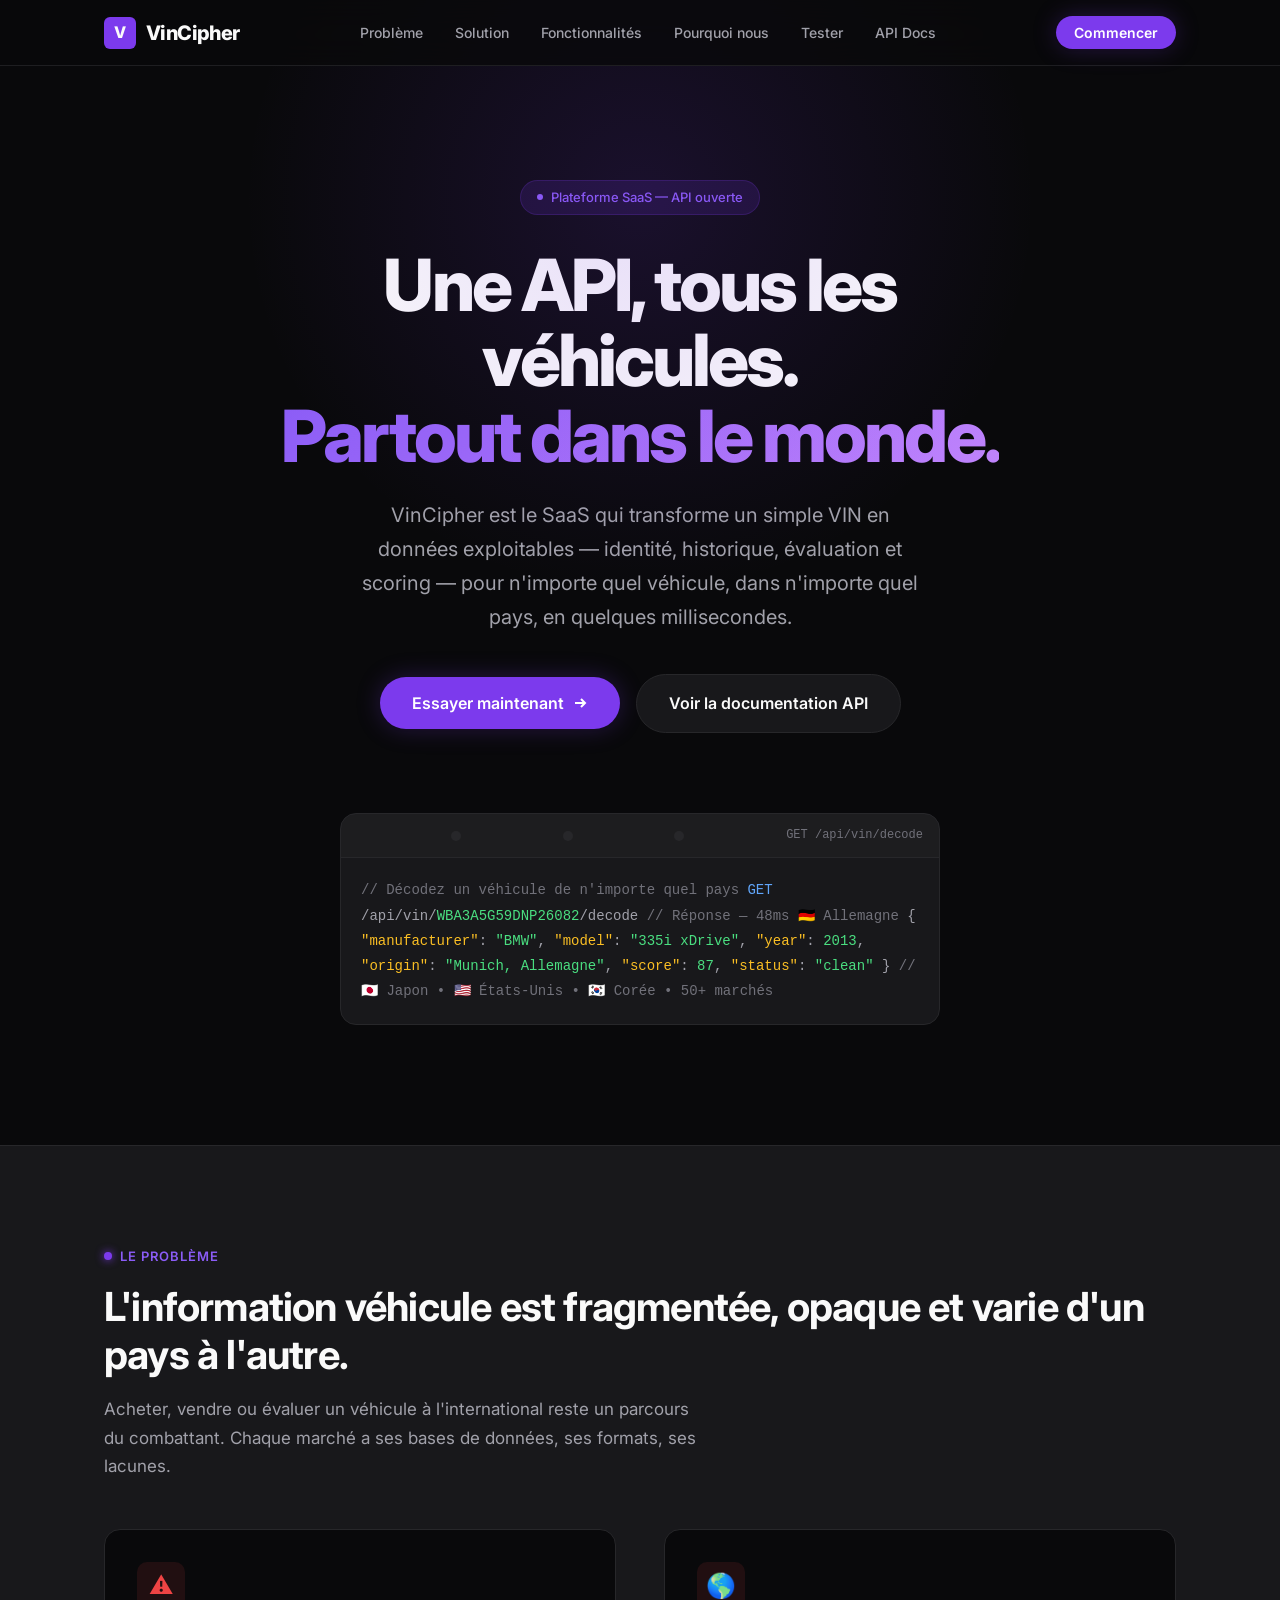
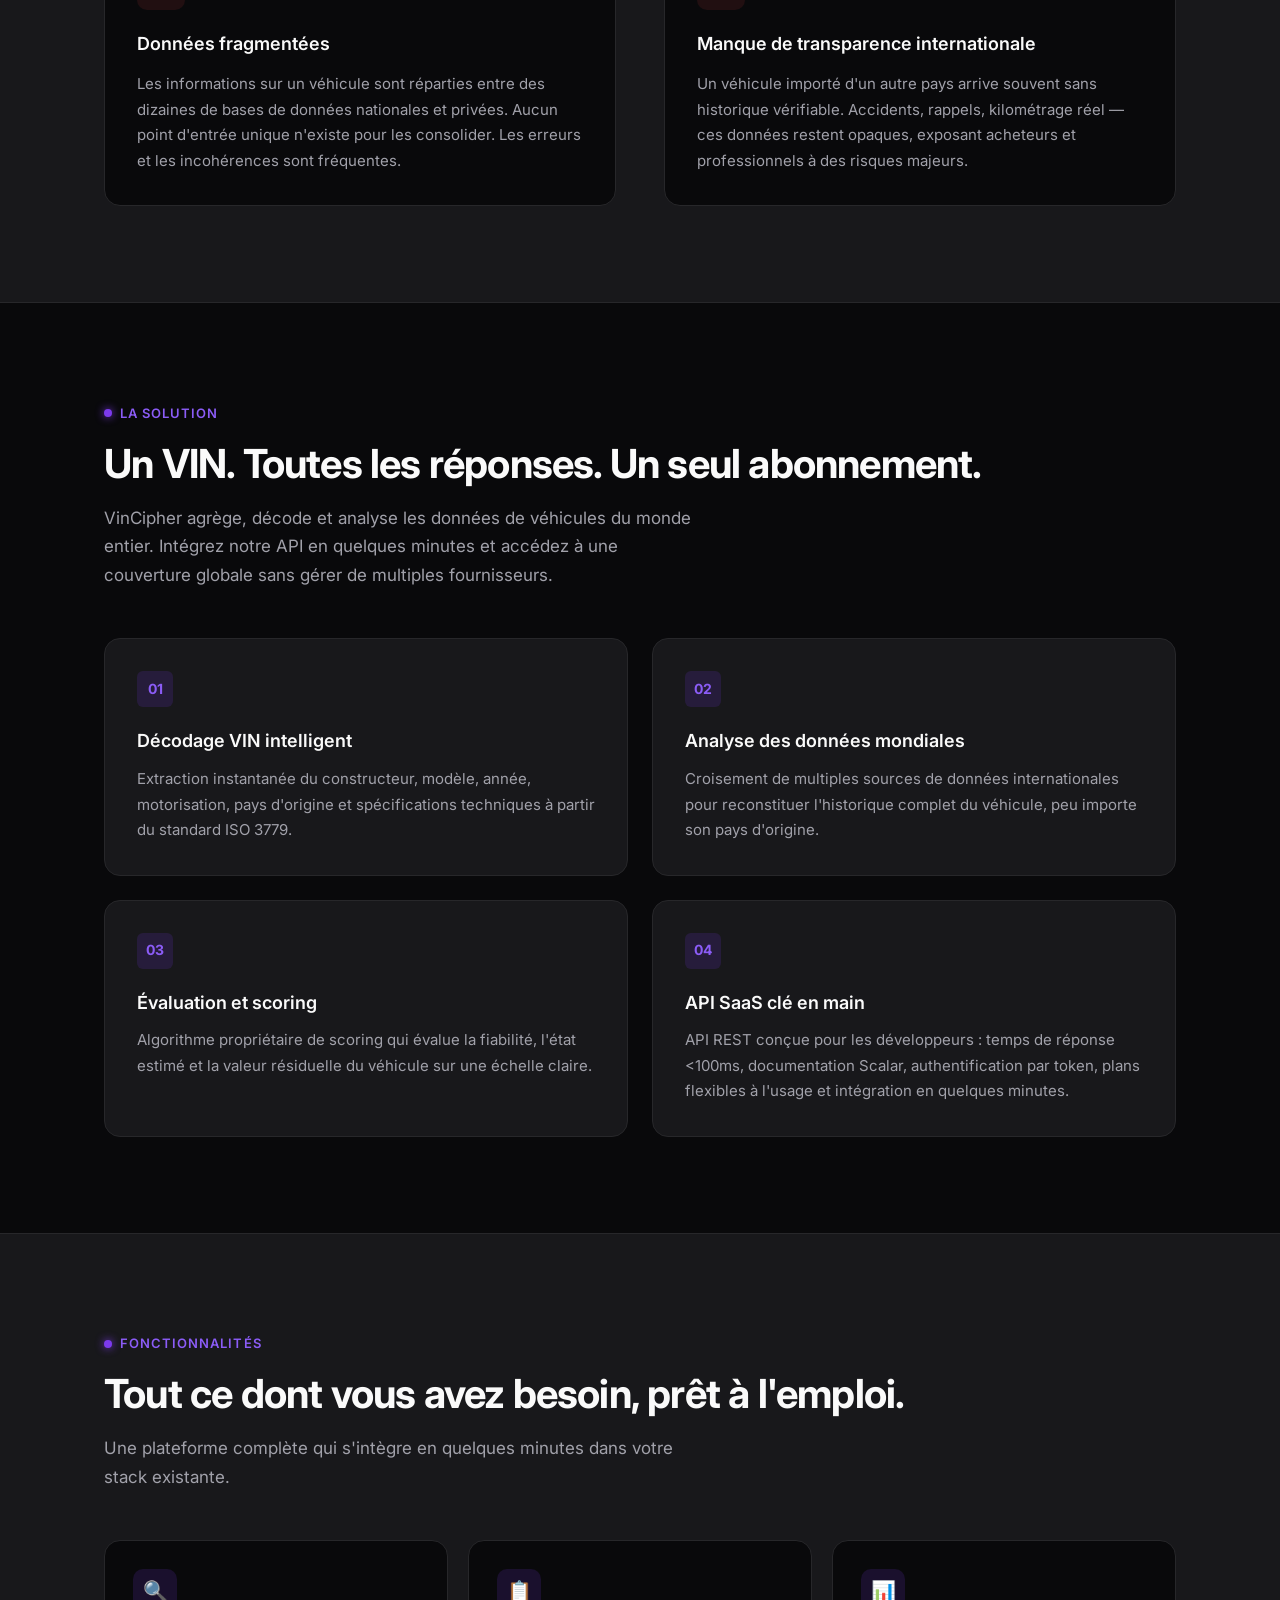
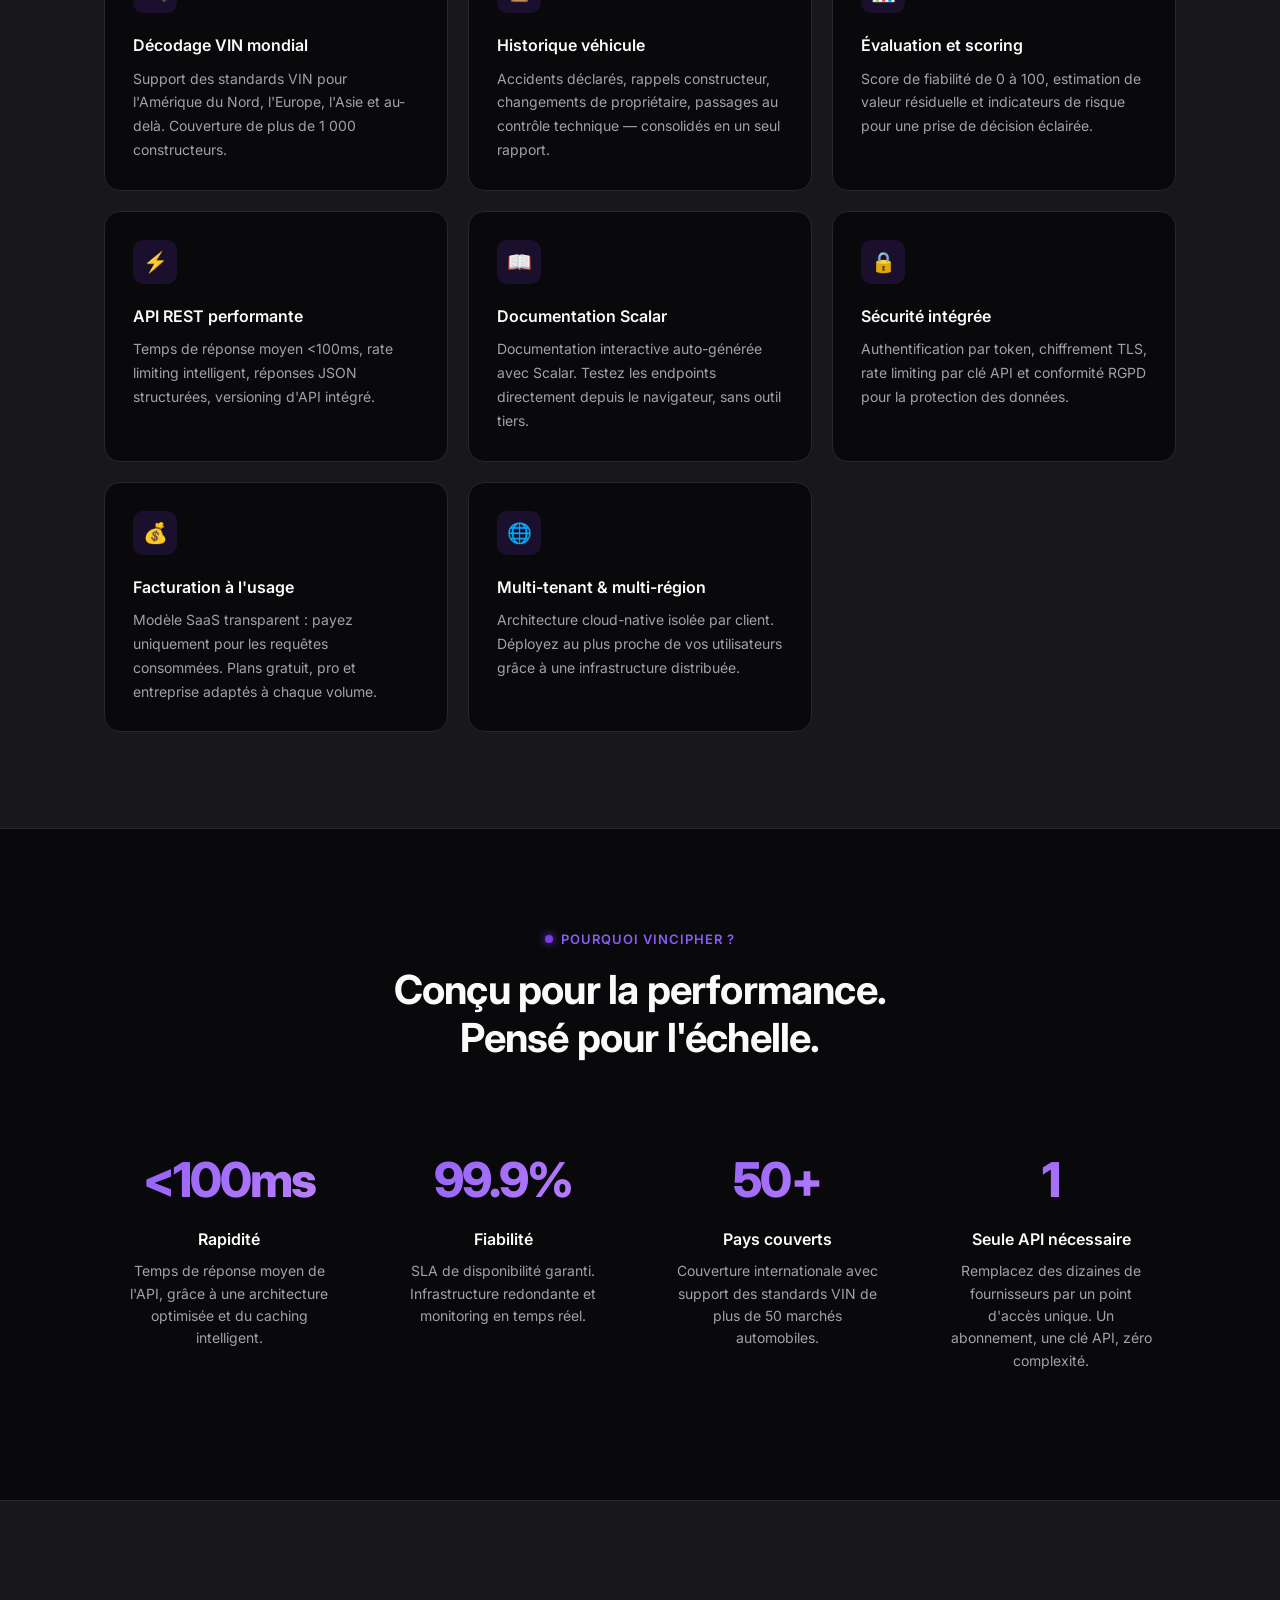
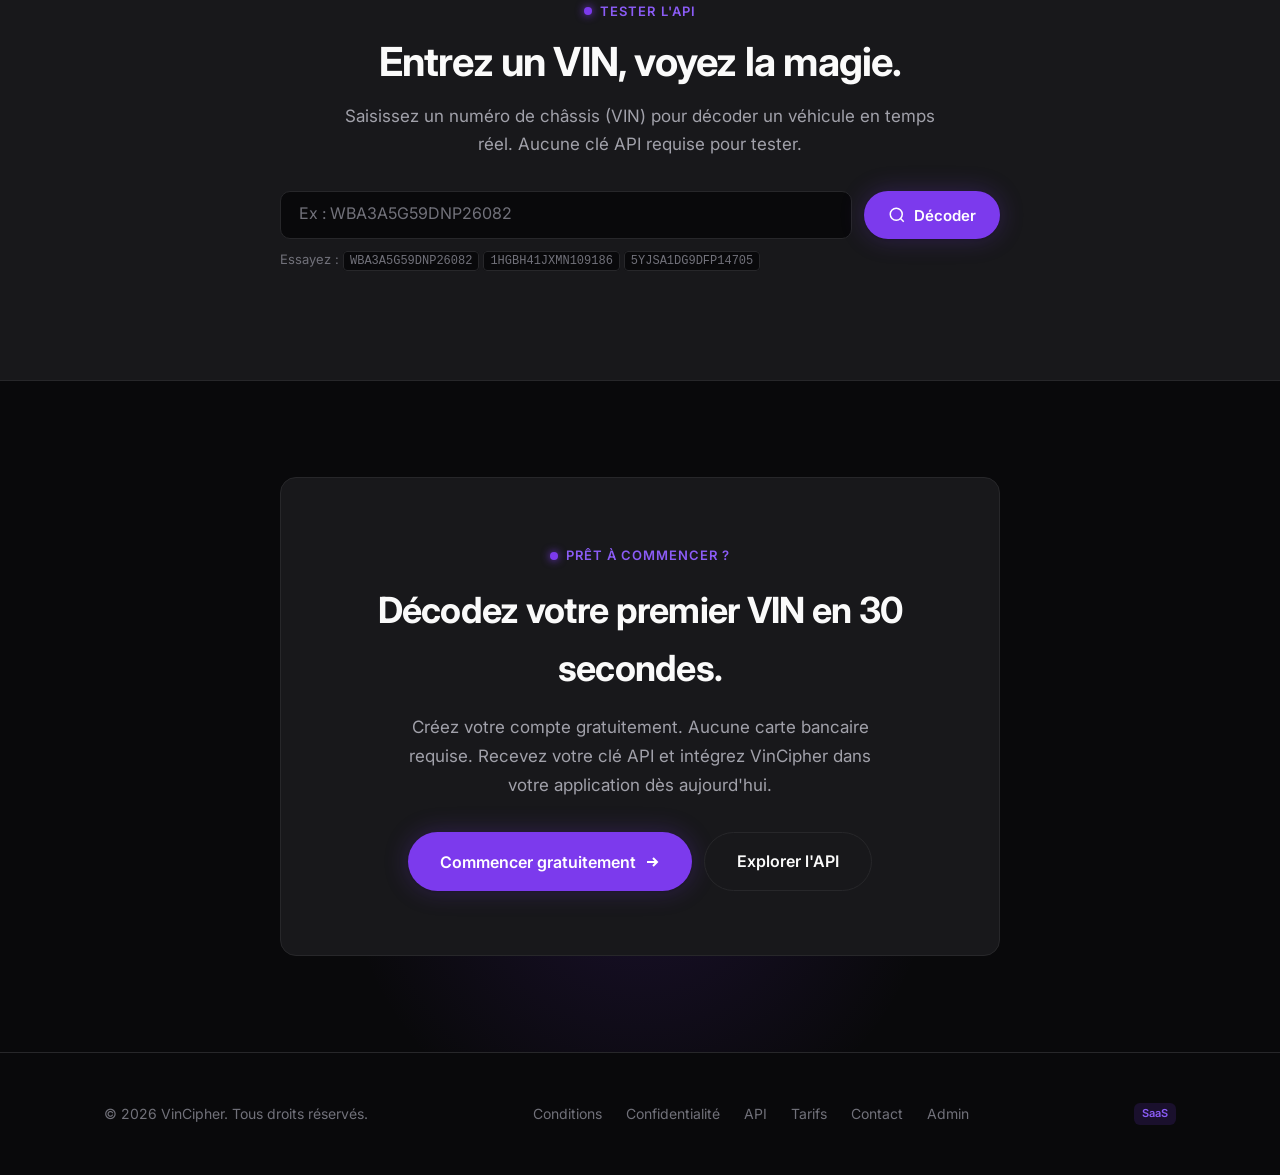
==== commit aac1c36e: "vcoo" ====
--- a/VinCipher.com/wwwroot/index.html
+++ b/VinCipher.com/wwwroot/index.html
@@ -420,6 +420,7 @@
                 <li><a href="/scalar/v1">API</a></li>
                 <li><a href="#">Tarifs</a></li>
                 <li><a href="#">Contact</a></li>
+                <li><a href="/admin.html">Admin</a></li>
             </ul>
             <span class="footer-tech"><span class="footer-tech-badge">SaaS</span></span>
         </div>
@@ -555,11 +556,15 @@
                                 <div class="dash-account-row"><span>Domaine</span><span id="dashDomain"></span></div>
                                 <div class="dash-account-row"><span>Membre depuis</span><span id="dashDate"></span></div>
                             </div>
+                            <div class="dash-section-title">Statistiques</div>
+                            <div id="dashStats"></div>
                             <div class="dash-section-title">
                                 Cl&eacute;s API
                                 <button class="btn-sm btn-primary" onclick="VinApp.generateToken()">+ Nouveau token</button>
                             </div>
                             <div class="token-list" id="tokenList"></div>
+                            <div class="dash-section-title" style="margin-top:20px">Historique des requ&ecirc;tes</div>
+                            <div id="dashHistory"></div>
                             <button class="btn btn-secondary btn-logout" onclick="VinApp.logout()">D&eacute;connexion</button>
                         </div>
                     </div>
@@ -571,7 +576,7 @@
 
     <script>
     const VinApp = (() => {
-        const STORAGE_KEY = 'vincipher_data';
+        const TOKEN_KEY = 'vincipher_token';
         const DOMAIN_LABELS = {
             concessionnaire: 'Concessionnaire automobile',
             assurance: 'Assurance',
@@ -585,34 +590,26 @@
             autre: 'Autre'
         };
 
-        function loadData() {
-            try {
-                return JSON.parse(localStorage.getItem(STORAGE_KEY)) || { accounts: [], currentAccountId: null };
-            } catch { return { accounts: [], currentAccountId: null }; }
-        }
-
-        function saveData(data) {
-            localStorage.setItem(STORAGE_KEY, JSON.stringify(data));
-        }
-
-        function currentAccount() {
-            const data = loadData();
-            if (!data.currentAccountId) return null;
-            return data.accounts.find(a => a.id === data.currentAccountId) || null;
-        }
-
-        function uuid() {
-            return crypto.randomUUID ? crypto.randomUUID() : 'xxxxxxxx-xxxx-4xxx-yxxx-xxxxxxxxxxxx'.replace(/[xy]/g, c => {
-                const r = Math.random() * 16 | 0;
-                return (c === 'x' ? r : (r & 0x3 | 0x8)).toString(16);
-            });
-        }
-
-        function generateApiKey() {
-            const chars = 'ABCDEFGHIJKLMNOPQRSTUVWXYZabcdefghijklmnopqrstuvwxyz0123456789';
-            let key = 'vc_live_';
-            for (let i = 0; i < 40; i++) key += chars.charAt(Math.floor(Math.random() * chars.length));
-            return key;
+        function getToken() { return localStorage.getItem(TOKEN_KEY); }
+        function setToken(t) { localStorage.setItem(TOKEN_KEY, t); }
+        function clearToken() { localStorage.removeItem(TOKEN_KEY); }
+        function isLoggedIn() { return !!getToken(); }
+
+        function authHeaders() { return { 'X-Api-Key': getToken() }; }
+
+        /* Challenge generator \u2014 split secret reassembled at runtime */
+        const _0x4a = [118,49,78,99,33,112,72,51,114,95];
+        const _0x4b = [112,76,52,121,71,114,48,117,78,100];
+        const _0x4c = [95,36,101,99,82,101,84,95,50,48,50,53,35,120,57,75,122];
+        function _xK(){return new Uint8Array([..._0x4a,..._0x4b,..._0x4c]);}
+        const _enc = new TextEncoder();
+        async function hmacSign(payload){
+            const t = Math.floor(Date.now() / 1000);
+            const k = await crypto.subtle.importKey('raw',_xK(),{name:'HMAC',hash:'SHA-256'},false,['sign']);
+            const d = _enc.encode(payload+'|'+t);
+            const b = await crypto.subtle.sign('HMAC',k,d);
+            const s = [...new Uint8Array(b)].map(x=>x.toString(16).padStart(2,'0')).join('');
+            return {t,s};
         }
 
         function formatDate(iso) {
@@ -635,15 +632,11 @@
             if (el) { el.textContent = msg; el.classList.add('visible'); }
         }
 
+        function esc(s) { const d = document.createElement('div'); d.textContent = s; return d.innerHTML; }
+
         function openModal() {
-            const overlay = document.getElementById('accountModal');
-            overlay.classList.add('active');
-            const acct = currentAccount();
-            if (acct) {
-                switchTab('dashboard');
-            } else {
-                switchTab('register');
-            }
+            document.getElementById('accountModal').classList.add('active');
+            if (isLoggedIn()) { switchTab('dashboard'); } else { switchTab('register'); }
             document.body.style.overflow = 'hidden';
         }
 
@@ -660,7 +653,7 @@
             if (tab === 'dashboard') renderDashboard();
         }
 
-        function createAccount(e) {
+        async function createAccount(e) {
             e.preventDefault();
             clearErrors();
             const name = document.getElementById('regName').value.trim();
@@ -676,120 +669,131 @@
             if (!domain) { showError('errDomain', 'Veuillez s\u00e9lectionner un domaine.'); valid = false; }
             if (!valid) return false;
 
-            const data = loadData();
-            const existing = data.accounts.find(a => a.email.toLowerCase() === email.toLowerCase());
-            if (existing) {
-                data.currentAccountId = existing.id;
-                saveData(data);
-                showToast('Bon retour ! Connexion avec le compte existant.');
-                switchTab('dashboard');
-                return false;
-            }
-
-            const now = new Date().toISOString();
-            const account = {
-                id: uuid(),
-                name,
-                email,
-                phone: phoneCode + phoneNum,
-                phoneCode,
-                phoneNumber: phoneNum,
-                domain,
-                tokens: [{
-                    id: uuid(),
-                    key: generateApiKey(),
-                    name: 'Cl\u00e9 par d\u00e9faut',
-                    createdAt: now,
-                    active: true
-                }],
-                createdAt: now
-            };
-
-            data.accounts.push(account);
-            data.currentAccountId = account.id;
-            saveData(data);
-
-            document.getElementById('registerForm').reset();
-            const successEl = document.getElementById('registerSuccess');
-            successEl.innerHTML = '\u2705 Compte cr\u00e9\u00e9 ! Votre cl\u00e9 API a \u00e9t\u00e9 g\u00e9n\u00e9r\u00e9e.';
-            successEl.classList.add('visible');
-            setTimeout(() => { successEl.classList.remove('visible'); switchTab('dashboard'); }, 1500);
+            try {
+                const {t, s} = await hmacSign('register');
+                const res = await fetch(`/api/Playground/register?t=${t}&s=${s}`, {
+                    method: 'POST',
+                    headers: { 'Content-Type': 'application/json' },
+                    body: JSON.stringify({ name, email, phoneCode, phoneNumber: phoneNum, domain })
+                });
+                const data = await res.json();
+                if (!res.ok) { showToast(data.error || 'Erreur serveur'); return false; }
+
+                setToken(data.token);
+                document.getElementById('registerForm').reset();
+                const successEl = document.getElementById('registerSuccess');
+                successEl.innerHTML = data.message
+                    ? '\u2705 ' + esc(data.message)
+                    : '\u2705 Compte cr\u00e9\u00e9 ! Votre cl\u00e9 API a \u00e9t\u00e9 g\u00e9n\u00e9r\u00e9e.';
+                successEl.classList.add('visible');
+                updateNavbar(name);
+                setTimeout(() => { successEl.classList.remove('visible'); switchTab('dashboard'); }, 1500);
+            } catch { showToast('Erreur r\u00e9seau.'); }
             return false;
         }
 
-        function renderDashboard() {
-            const acct = currentAccount();
+        async function renderDashboard() {
             const emptyEl = document.getElementById('dashEmpty');
             const acctEl = document.getElementById('dashAccount');
-            if (!acct) {
-                emptyEl.style.display = '';
-                acctEl.style.display = 'none';
-                return;
-            }
-            emptyEl.style.display = 'none';
-            acctEl.style.display = '';
-            document.getElementById('dashName').textContent = acct.name;
-            document.getElementById('dashEmail').textContent = acct.email;
-            document.getElementById('dashPhone').textContent = acct.phone;
-            document.getElementById('dashDomain').textContent = DOMAIN_LABELS[acct.domain] || acct.domain;
-            document.getElementById('dashDate').textContent = formatDate(acct.createdAt);
-            renderTokens(acct);
-        }
-
-        function renderTokens(acct) {
+            if (!isLoggedIn()) { emptyEl.style.display = ''; acctEl.style.display = 'none'; return; }
+
+            try {
+                const [meRes, statsRes, histRes] = await Promise.all([
+                    fetch('/api/Playground/me', { headers: authHeaders() }),
+                    fetch('/api/Playground/me/stats', { headers: authHeaders() }),
+                    fetch('/api/Playground/me/history?size=10', { headers: authHeaders() })
+                ]);
+
+                if (meRes.status === 401) { clearToken(); emptyEl.style.display = ''; acctEl.style.display = 'none'; return; }
+
+                const me = await meRes.json();
+                const stats = statsRes.ok ? await statsRes.json() : {};
+                const hist = histRes.ok ? await histRes.json() : { logs: [] };
+
+                emptyEl.style.display = 'none';
+                acctEl.style.display = '';
+                document.getElementById('dashName').textContent = me.name;
+                document.getElementById('dashEmail').textContent = me.email;
+                document.getElementById('dashPhone').textContent = me.phone;
+                document.getElementById('dashDomain').textContent = DOMAIN_LABELS[me.domain] || me.domain;
+                document.getElementById('dashDate').textContent = formatDate(me.createdAt);
+                updateNavbar(me.name);
+                renderTokens(me.tokens || []);
+                renderStats(stats);
+                renderHistory(hist.logs || []);
+            } catch { showToast('Erreur lors du chargement du dashboard.'); }
+        }
+
+        function renderTokens(tokens) {
             const list = document.getElementById('tokenList');
-            if (!acct.tokens.length) {
+            if (!tokens.length) {
                 list.innerHTML = '<div class="empty-state"><p>Aucun token. G\u00e9n\u00e9rez votre premi\u00e8re cl\u00e9 API.</p></div>';
                 return;
             }
-            list.innerHTML = acct.tokens.map(t => `
+            list.innerHTML = tokens.map(t => `
                 <div class="token-card">
                     <div class="token-card-header">
                         <span class="token-card-name">${esc(t.name)}</span>
                         <span class="token-card-badge ${t.active ? 'active' : 'revoked'}">${t.active ? 'Actif' : 'R\u00e9voqu\u00e9'}</span>
                     </div>
                     <div class="token-key">
-                        <code>${t.active ? esc(t.key) : '\u2022'.repeat(24)}</code>
+                        <code>${esc(t.key)}</code>
                         ${t.active ? `<button class="btn-sm btn-ghost" onclick="VinApp.copyToken('${esc(t.key)}')">Copier</button>` : ''}
                     </div>
-                    <div class="token-meta">Cr\u00e9\u00e9 le ${formatDate(t.createdAt)}</div>
+                    <div class="token-meta">Cr\u00e9\u00e9 le ${formatDate(t.createdAt)}${t.expiresAt ? ' \u2014 Expire le ' + formatDate(t.expiresAt) : ''}</div>
                     ${t.active ? `<div class="token-actions"><button class="btn-sm btn-danger" onclick="VinApp.revokeToken('${t.id}')">R\u00e9voquer</button></div>` : ''}
                 </div>
             `).join('');
         }
 
-        function esc(s) { const d = document.createElement('div'); d.textContent = s; return d.innerHTML; }
-
-        function generateToken() {
-            const data = loadData();
-            const acct = data.accounts.find(a => a.id === data.currentAccountId);
-            if (!acct) return;
-            const activeCount = acct.tokens.filter(t => t.active).length;
-            if (activeCount >= 5) { showToast('Maximum 5 tokens actifs par compte.'); return; }
-            acct.tokens.push({
-                id: uuid(),
-                key: generateApiKey(),
-                name: `Cl\u00e9 #${acct.tokens.length + 1}`,
-                createdAt: new Date().toISOString(),
-                active: true
-            });
-            saveData(data);
-            renderDashboard();
-            showToast('Nouveau token g\u00e9n\u00e9r\u00e9.');
-        }
-
-        function revokeToken(tokenId) {
-            const data = loadData();
-            const acct = data.accounts.find(a => a.id === data.currentAccountId);
-            if (!acct) return;
-            const token = acct.tokens.find(t => t.id === tokenId);
-            if (token) {
-                token.active = false;
-                token.revokedAt = new Date().toISOString();
-                saveData(data);
+        function renderStats(stats) {
+            const el = document.getElementById('dashStats');
+            if (!el) return;
+            el.innerHTML = `
+                <div class="dash-account">
+                    <div class="dash-account-row"><span>Requ\u00eates aujourd\u2019hui</span><span>${stats.todayRequests ?? 0} / 50</span></div>
+                    <div class="dash-account-row"><span>Total requ\u00eates</span><span>${stats.totalRequests ?? 0}</span></div>
+                    <div class="dash-account-row"><span>Taux de succ\u00e8s</span><span>${stats.successRate ?? 0}%</span></div>
+                    <div class="dash-account-row"><span>Temps moyen</span><span>${stats.avgResponseTimeMs ?? 0}ms</span></div>
+                    <div class="dash-account-row"><span>Tokens actifs</span><span>${stats.activeTokens ?? 0}</span></div>
+                </div>
+            `;
+        }
+
+        function renderHistory(logs) {
+            const el = document.getElementById('dashHistory');
+            if (!el) return;
+            if (!logs.length) { el.innerHTML = '<div class="empty-state"><p>Aucune requ\u00eate pour le moment.</p></div>'; return; }
+            el.innerHTML = `<div style="overflow-x:auto"><table style="width:100%;font-size:13px;border-collapse:collapse">
+                <thead><tr style="text-align:left;color:var(--color-text-muted);border-bottom:1px solid var(--color-border)">
+                    <th style="padding:8px">VIN</th><th style="padding:8px">Statut</th><th style="padding:8px">Temps</th><th style="padding:8px">Date</th>
+                </tr></thead>
+                <tbody>${logs.map(l => `<tr style="border-bottom:1px solid var(--color-border-subtle)">
+                    <td style="padding:8px;font-family:monospace">${esc(l.vin)}</td>
+                    <td style="padding:8px"><span style="color:${l.success ? '#4ade80' : '#ef4444'}">${l.statusCode}</span></td>
+                    <td style="padding:8px">${l.responseTimeMs}ms</td>
+                    <td style="padding:8px">${new Date(l.timestamp).toLocaleString('fr-FR')}</td>
+                </tr>`).join('')}</tbody></table></div>`;
+        }
+
+        async function generateToken() {
+            if (!isLoggedIn()) return;
+            try {
+                const res = await fetch('/api/Playground/generate-token', { method: 'POST', headers: authHeaders() });
+                const data = await res.json();
+                if (!res.ok) { showToast(data.error || 'Erreur'); return; }
+                showToast('Nouveau token g\u00e9n\u00e9r\u00e9.');
                 renderDashboard();
-                showToast('Token r\u00e9voqu\u00e9.');
-            }
+            } catch { showToast('Erreur r\u00e9seau.'); }
+        }
+
+        async function revokeToken(tokenId) {
+            if (!isLoggedIn()) return;
+            try {
+                const res = await fetch(`/api/Playground/revoke-token/${tokenId}`, { method: 'POST', headers: authHeaders() });
+                if (res.ok) { showToast('Token r\u00e9voqu\u00e9.'); renderDashboard(); }
+                else { const d = await res.json(); showToast(d.error || 'Erreur'); }
+            } catch { showToast('Erreur r\u00e9seau.'); }
         }
 
         function copyToken(key) {
@@ -800,33 +804,33 @@
         }
 
         function logout() {
-            const data = loadData();
-            data.currentAccountId = null;
-            saveData(data);
+            clearToken();
             closeModal();
+            const navActions = document.querySelector('.navbar-actions');
+            if (navActions) navActions.innerHTML = '<button class="btn btn-primary" onclick="VinApp.openModal()">Commencer</button>';
             showToast('D\u00e9connexion effectu\u00e9e.');
         }
 
-        // Close modal on overlay click
-        document.getElementById('accountModal')?.addEventListener('click', function(e) {
-            if (e.target === this) closeModal();
-        });
-
-        // Close modal on Escape
-        document.addEventListener('keydown', function(e) {
-            if (e.key === 'Escape') closeModal();
-        });
-
-        // Update navbar on load if logged in
-        (function initNav() {
-            const acct = currentAccount();
+        function updateNavbar(name) {
             const navActions = document.querySelector('.navbar-actions');
-            if (acct && navActions) {
-                navActions.innerHTML = `<button class="btn btn-secondary" onclick="VinApp.openModal()" style="padding:8px 18px;font-size:14px">${esc(acct.name.split(' ')[0])}</button>`;
+            if (navActions && name) {
+                const firstName = name.split(' ')[0];
+                navActions.innerHTML = `<button class="btn btn-secondary" onclick="VinApp.openModal()" style="padding:8px 18px;font-size:14px">${esc(firstName)}</button>`;
             }
-        })();
-
-        return { openModal, closeModal, switchTab, createAccount, generateToken, revokeToken, copyToken, logout };
+        }
+
+        document.getElementById('accountModal')?.addEventListener('click', function(e) { if (e.target === this) closeModal(); });
+        document.addEventListener('keydown', function(e) { if (e.key === 'Escape') closeModal(); });
+
+        // Init navbar if logged in
+        if (isLoggedIn()) {
+            fetch('/api/Playground/me', { headers: authHeaders() }).then(async r => {
+                if (r.ok) { const d = await r.json(); updateNavbar(d.name); }
+                else { clearToken(); }
+            }).catch(() => {});
+        }
+
+        return { openModal, closeModal, switchTab, createAccount, generateToken, revokeToken, copyToken, logout, getToken, hmacSign };
     })();
 
     const VinDecode = (() => {
@@ -848,19 +852,6 @@
             'driveline', 'vehicule_type'
         ];
 
-        /* Challenge generator — split secret reassembled at runtime */
-        const _0x4a = [118,49,78,99,33,112,72,51,114,95];
-        const _0x4b = [112,76,52,121,71,114,48,117,78,100];
-        const _0x4c = [95,36,101,99,82,101,84,95,50,48,50,53,35,120,57,75,122];
-        function _xK(){return new Uint8Array([..._0x4a,..._0x4b,..._0x4c]);}
-        const _enc = new TextEncoder();
-        async function _cS(v,t){
-            const k = await crypto.subtle.importKey('raw',_xK(),{name:'HMAC',hash:'SHA-256'},false,['sign']);
-            const d = _enc.encode(v+'|'+t);
-            const b = await crypto.subtle.sign('HMAC',k,d);
-            return [...new Uint8Array(b)].map(x=>x.toString(16).padStart(2,'0')).join('');
-        }
-
         function esc(s) { const d = document.createElement('div'); d.textContent = s; return d.innerHTML; }
 
         function setState(state) {
@@ -893,10 +884,13 @@
             const startTime = performance.now();
 
             try {
-                const t = Math.floor(Date.now() / 1000);
-                const s = await _cS(vin, t);
+                const {t, s} = await VinApp.hmacSign(vin);
                 const url = `/api/Playground/decode?vin=${encodeURIComponent(vin)}&t=${t}&s=${s}`;
-                const res = await fetch(url);
+                const headers = {};
+                const token = VinApp.getToken();
+                if (token) headers['X-Api-Key'] = token;
+
+                const res = await fetch(url, { headers });
                 const elapsed = Math.round(performance.now() - startTime);
 
                 const remaining = res.headers.get('X-RateLimit-Remaining');
@@ -960,7 +954,6 @@
             document.getElementById('resultVin').textContent = vin;
             document.getElementById('resultTimerValue').textContent = `${elapsed}ms`;
 
-            // Filter out meta keys for display
             const META_KEYS = ['_demo', '_remaining'];
             const displayKeys = Object.keys(data).filter(k => !META_KEYS.includes(k));
 
@@ -973,7 +966,6 @@
                 .map(k => `<div class="vehicle-spec"><div class="vehicle-spec-label">${esc(PRETTY_LABELS[k] || formatKey(k))}</div><div class="vehicle-spec-value">${esc(data[k])}</div></div>`)
                 .join('');
 
-            // Show upsell if truncated
             const upsellEl = document.getElementById('resultUpsell');
             if (data._demo) {
                 upsellEl.style.display = '';
@@ -992,12 +984,8 @@
         function sortKeys(keys) {
             const priority = [];
             const rest = [];
-            for (const k of PRIORITY_KEYS) {
-                if (keys.includes(k)) priority.push(k);
-            }
-            for (const k of keys) {
-                if (!PRIORITY_KEYS.includes(k)) rest.push(k);
-            }
+            for (const k of PRIORITY_KEYS) { if (keys.includes(k)) priority.push(k); }
+            for (const k of keys) { if (!PRIORITY_KEYS.includes(k)) rest.push(k); }
             return [...priority, ...rest.sort()];
         }
 
